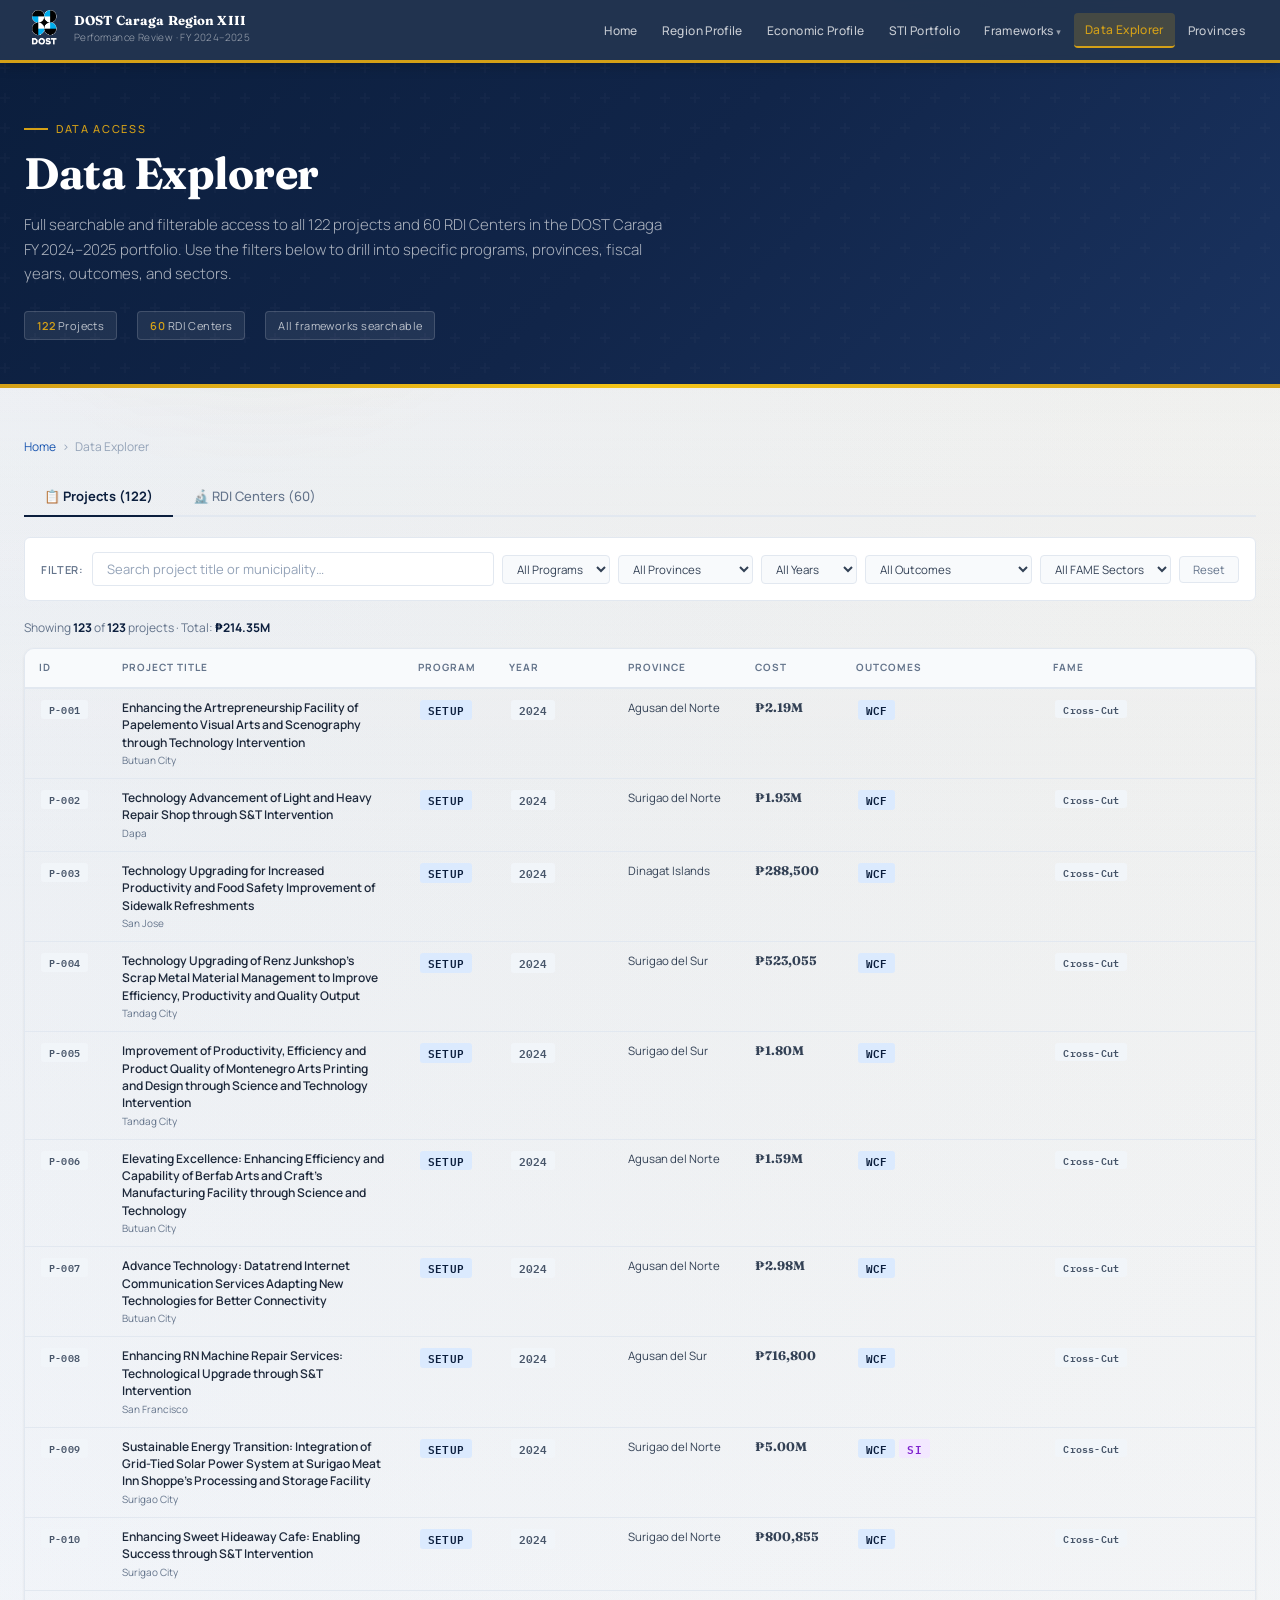
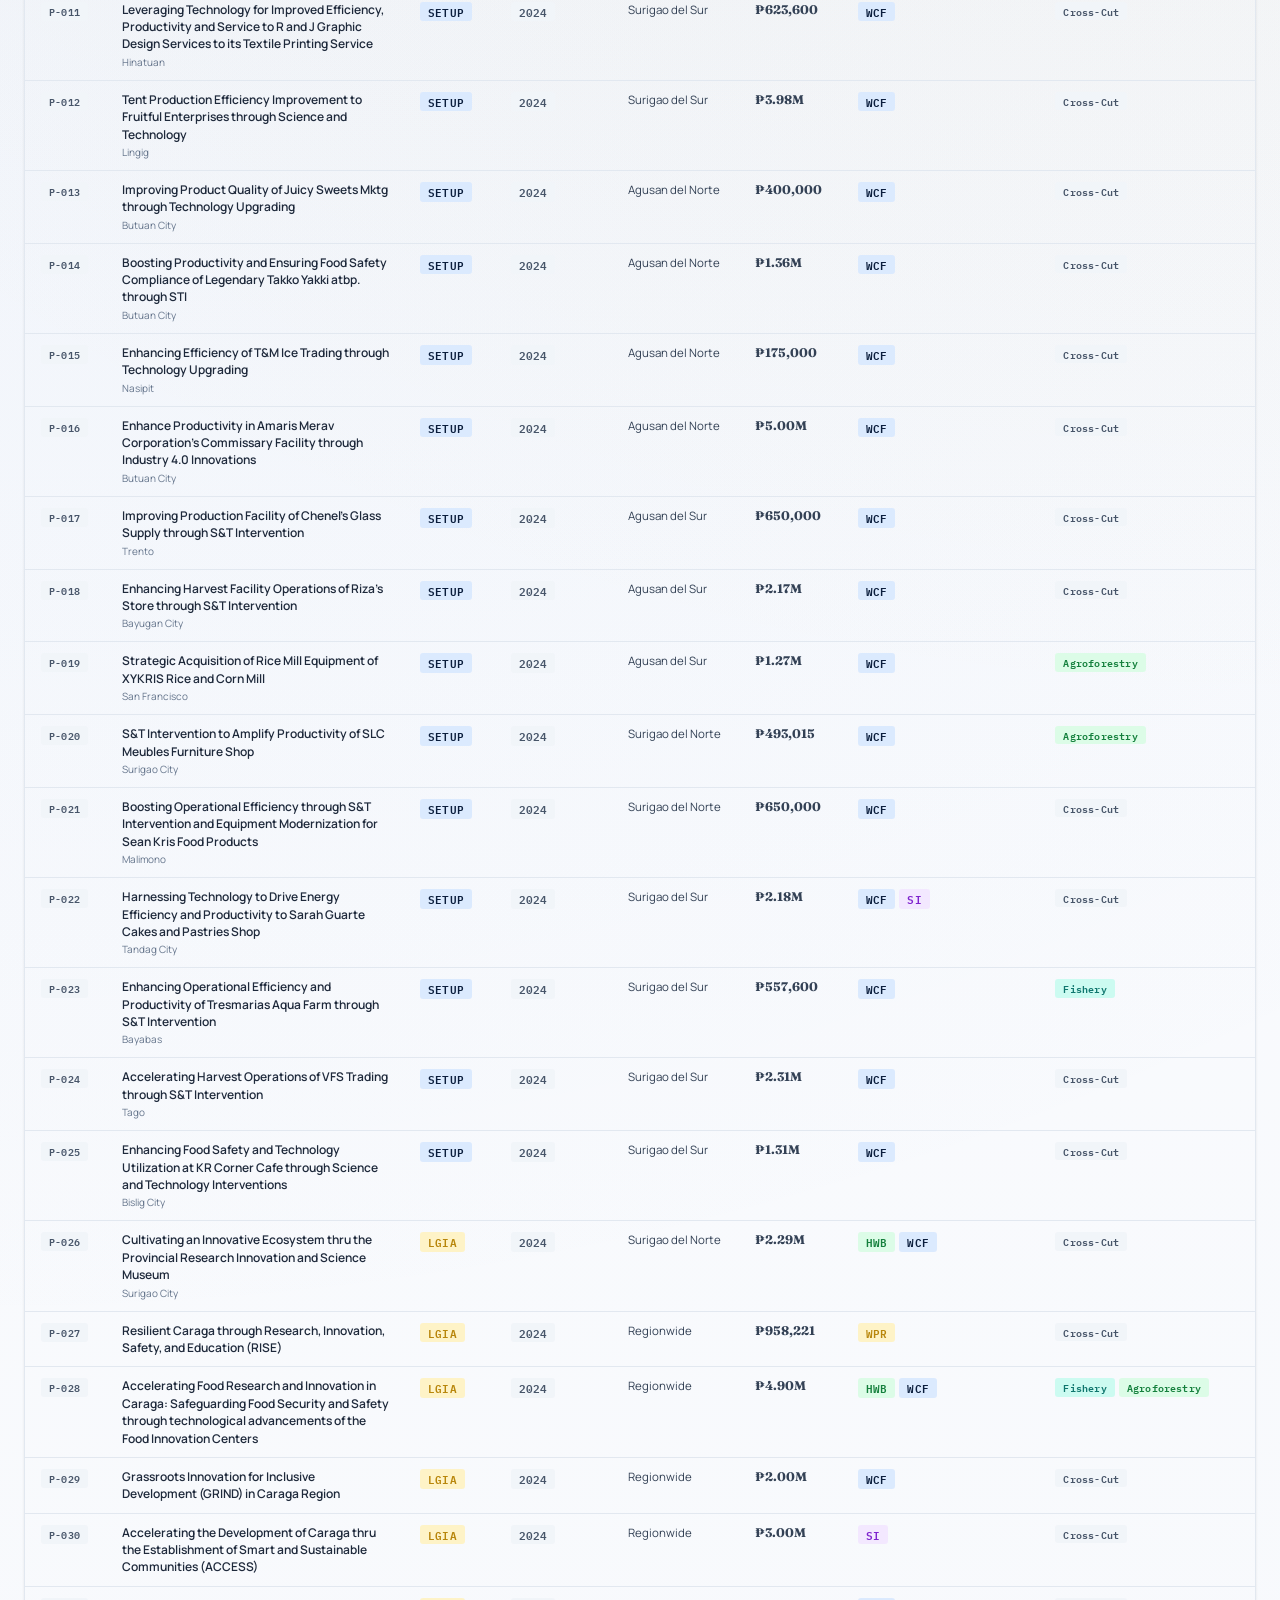
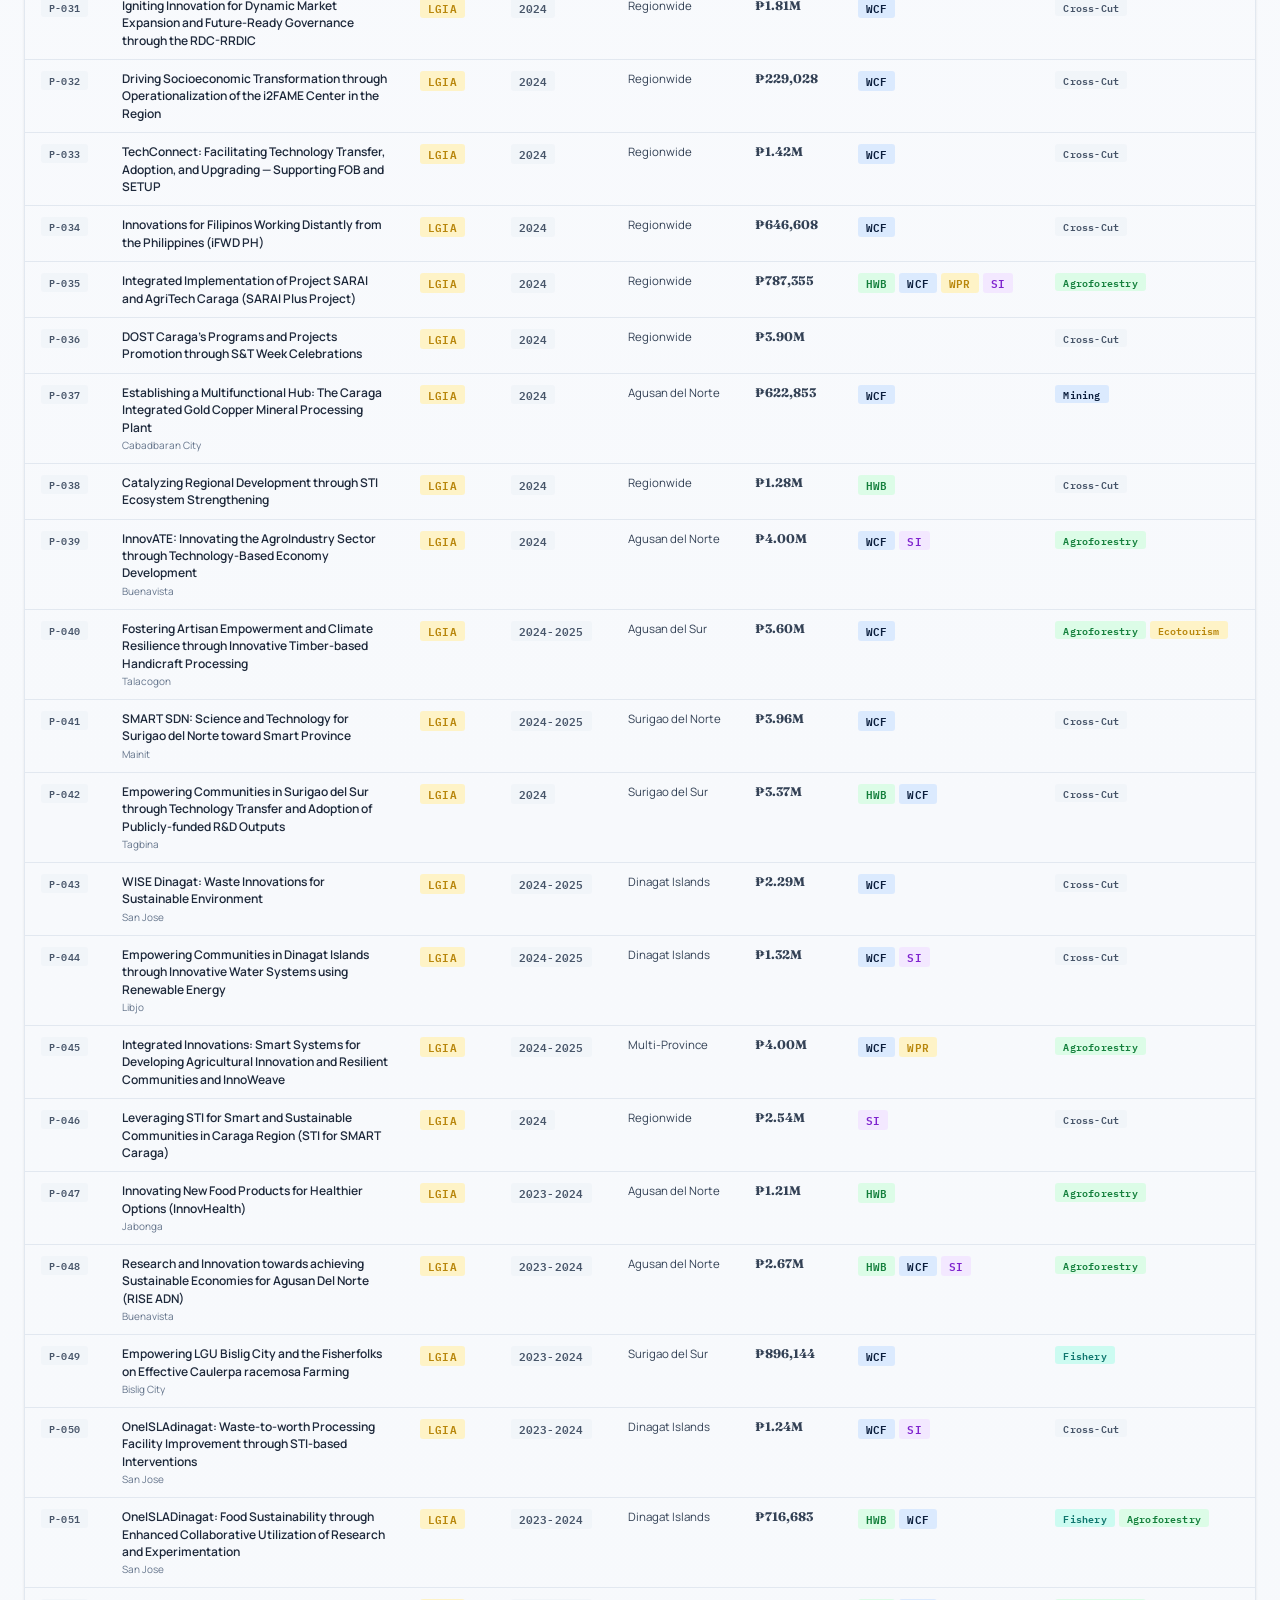
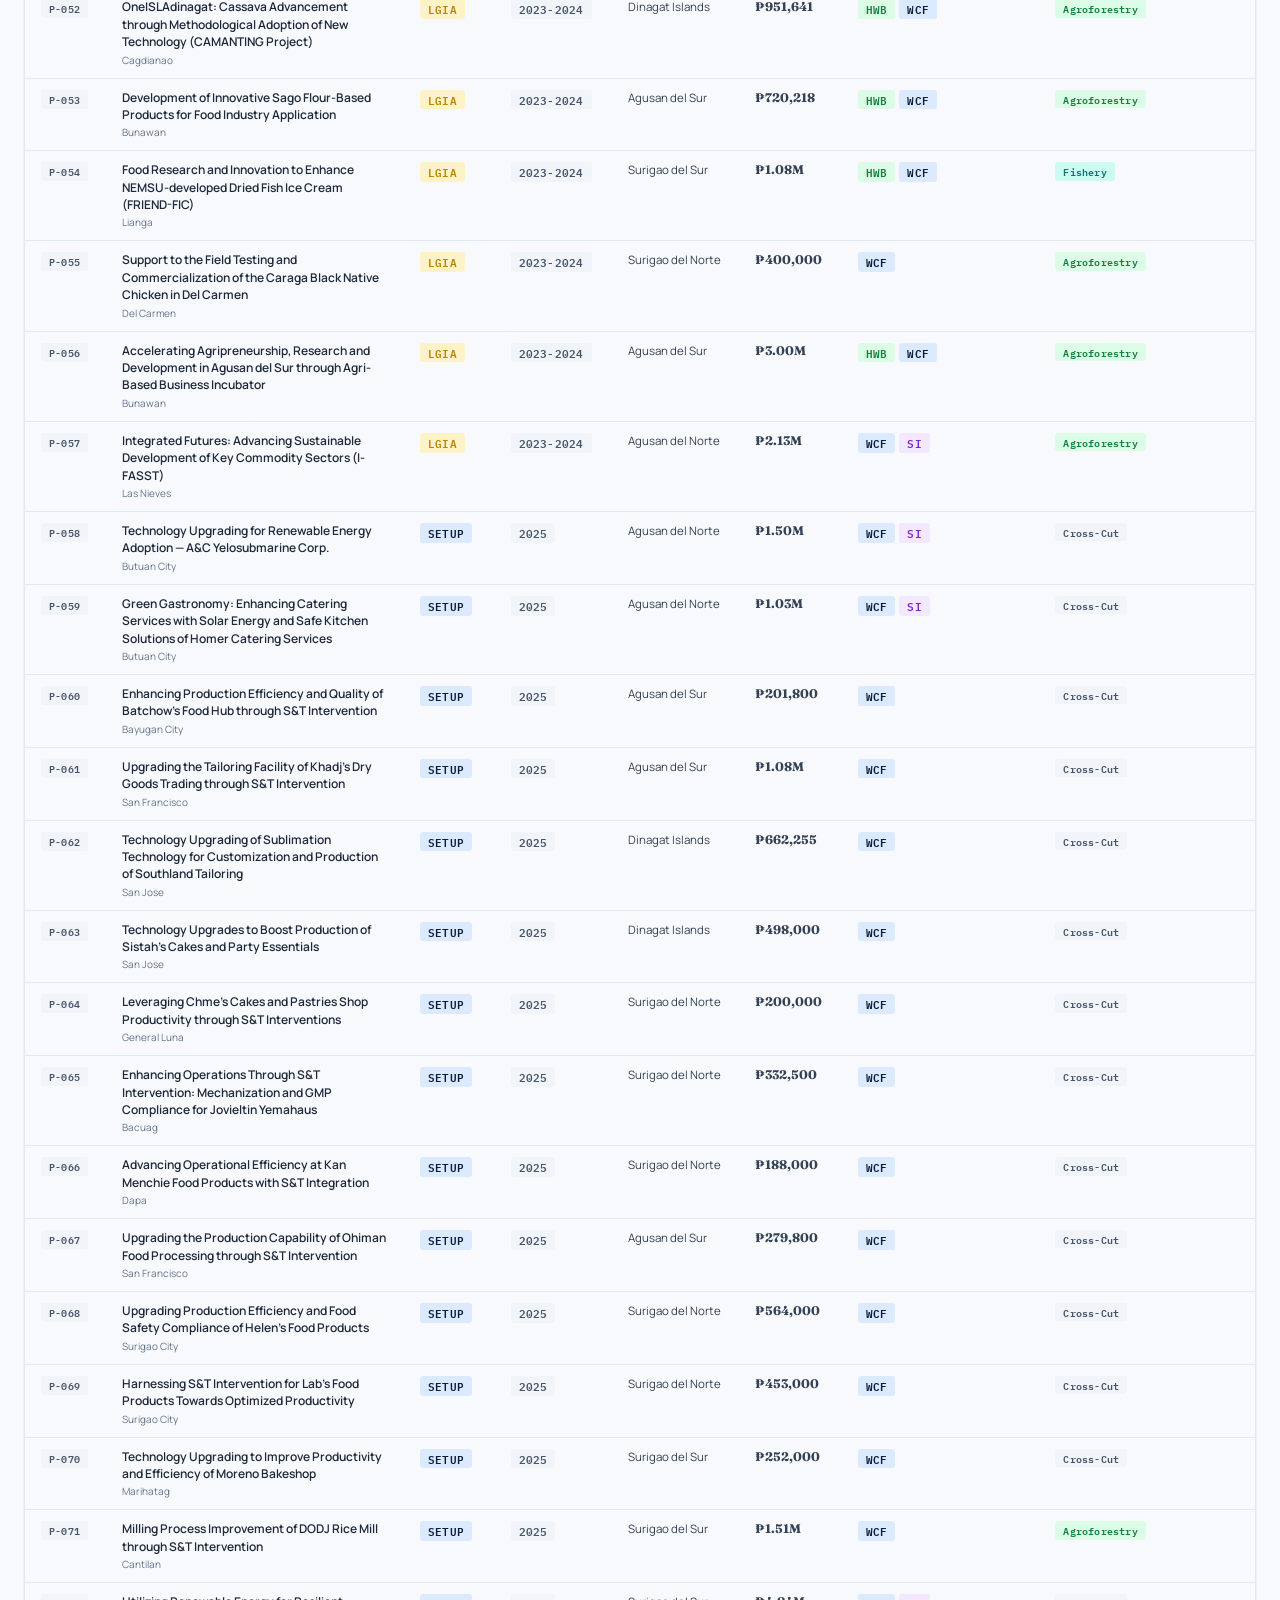
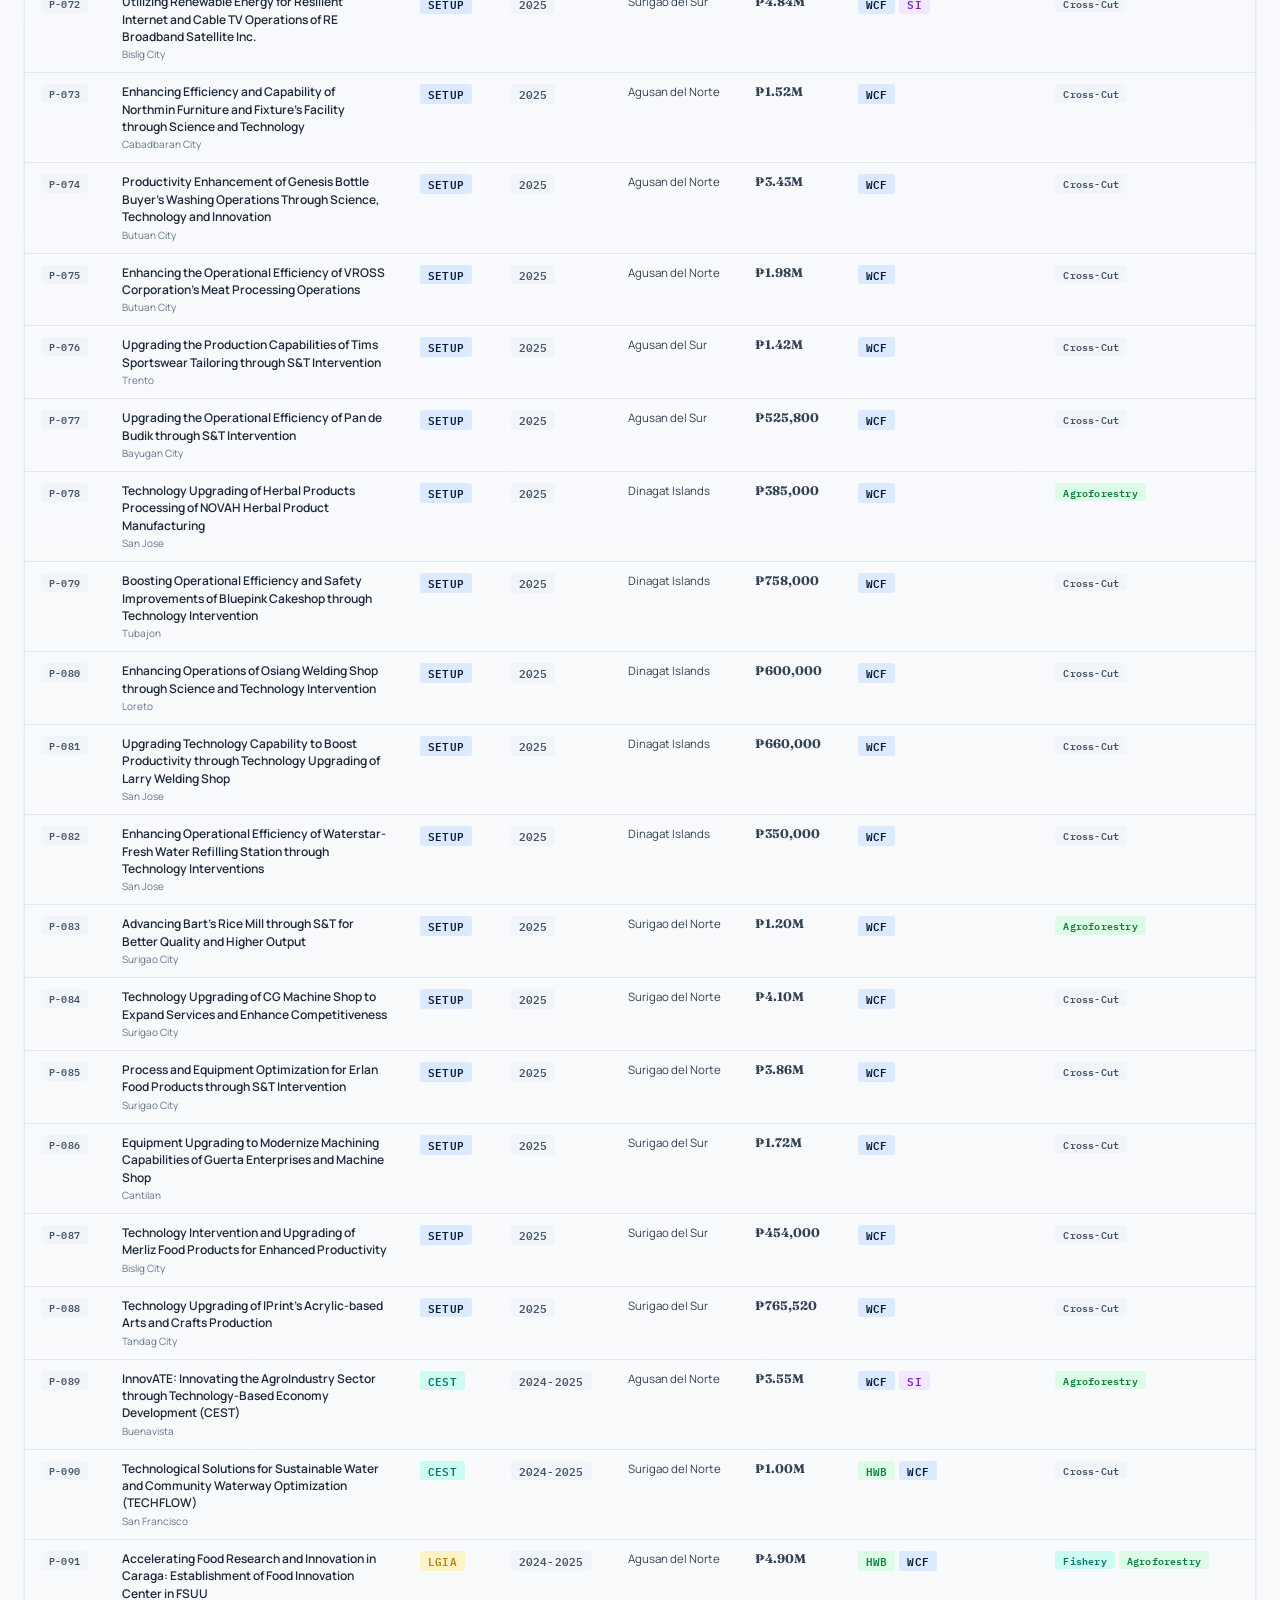
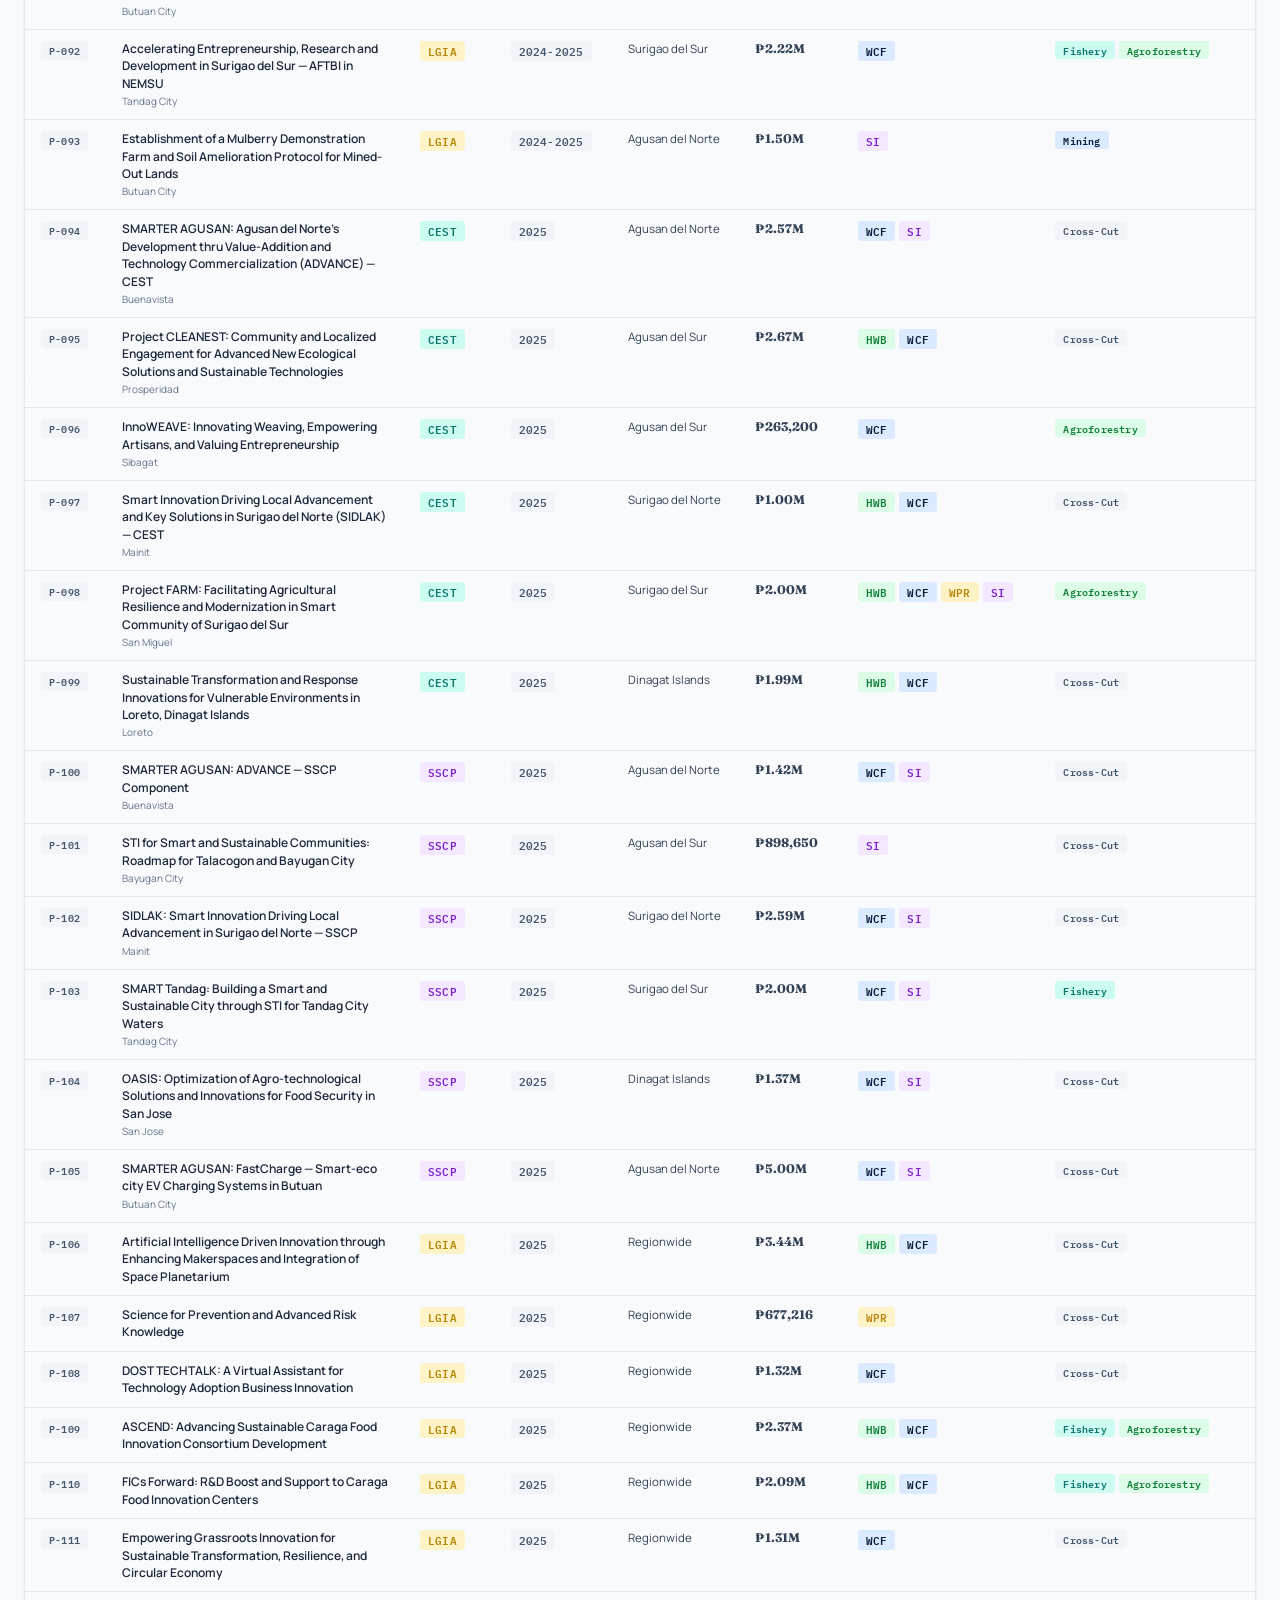
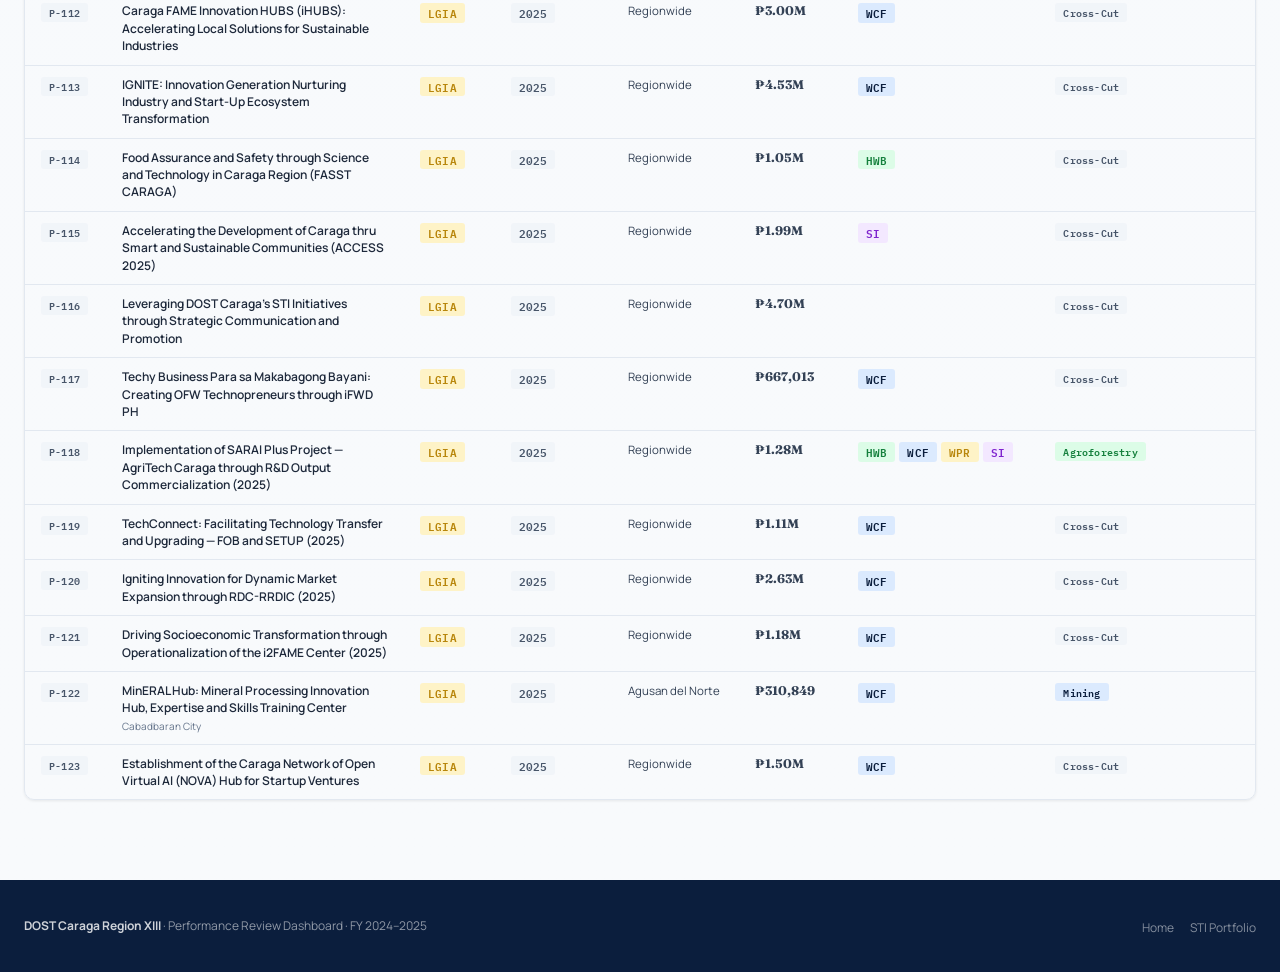
==== data-explorer.html @ 563682a4 "Add files via upload" ====
<!DOCTYPE html>
<html lang="en">
<head>
<meta charset="UTF-8"><meta name="viewport" content="width=device-width, initial-scale=1.0">
<title>Data Explorer — DOST Caraga Performance Review</title>
<link rel="icon" href="images/DOST Logo.png" type="image/png">
<link rel="stylesheet" href="css/style.css">
<style>
.tab-bar { display:flex; gap:0; border-bottom:2px solid var(--border); margin-bottom:20px; }
.tab-btn { padding:10px 20px; border:none; background:none; color:var(--text3); cursor:pointer; font-size:13px; font-family:var(--font-body); font-weight:500; border-bottom:2px solid transparent; margin-bottom:-2px; transition:all 0.15s; }
.tab-btn.active { color:var(--navy); border-bottom-color:var(--navy); font-weight:700; }
.tab-content { display:none; }
.tab-content.active { display:block; }
.result-count { font-size:12px; color:var(--text3); margin-bottom:10px; }
.result-count strong { color:var(--navy); }
#projectsTable td { max-width:280px; }
#projectsTable .proj-name { font-size:12px; line-height:1.45; font-weight:600; color:var(--text); }
#rdiTable td { max-width:320px; }
</style>
</head>
<body>
<nav class="site-nav">
  <div class="nav-inner">
    <a href="index.html" class="nav-brand"><img src="images/DOST Logo.png" alt="DOST Caraga Logo" class="nav-brand-logo"><div><div class="nav-brand-text">DOST Caraga Region XIII</div><div class="nav-brand-sub">Performance Review · FY 2024–2025</div></div></a>
    <ul class="nav-links">
      <li><a href="index.html">Home</a></li><li><a href="region-profile.html">Region Profile</a></li>
      <li><a href="economic-profile.html">Economic Profile</a></li><li><a href="sti-portfolio.html">STI Portfolio</a></li>
      <li class="nav-dropdown"><a href="#">Frameworks</a>
        <div class="nav-dropdown-menu">
          <a href="framework-fourpillar.html">Four Pillar Outcomes</a><a href="framework-horizon.html">3-Horizon Strategic Framework</a>
          <a href="framework-pbbm.html">PBBM 8-Point Agenda</a><a href="framework-sdg.html">SDG Alignment</a>
          <a href="framework-fame.html">FAME Sectors</a><a href="framework-strategies.html">DOST Strategies</a>
        </div>
      </li>
      <li><a href="data-explorer.html" class="active">Data Explorer</a></li><li><a href="provinces.html">Provinces</a></li>
    </ul>
  </div>
</nav>

<div class="page-hero">
  <div class="page-hero-inner">
    <div class="hero-eyebrow">Data Access</div>
    <h1>Data Explorer</h1>
    <p>Full searchable and filterable access to all 122 projects and 60 RDI Centers in the DOST Caraga FY 2024–2025 portfolio. Use the filters below to drill into specific programs, provinces, fiscal years, outcomes, and sectors.</p>
    <div class="hero-meta">
      <span class="hero-badge"><strong>122</strong> Projects</span>
      <span class="hero-badge"><strong>60</strong> RDI Centers</span>
      <span class="hero-badge">All frameworks searchable</span>
    </div>
  </div>
</div>

<div class="content-wrap">
  <div class="breadcrumb"><a href="index.html">Home</a><span>›</span><span>Data Explorer</span></div>

  <div class="tab-bar">
    <button class="tab-btn active" onclick="switchTab('projects',this)">📋 Projects (122)</button>
    <button class="tab-btn" onclick="switchTab('rdi',this)">🔬 RDI Centers (60)</button>
  </div>

  <!-- PROJECTS TAB -->
  <div class="tab-content active" id="tab-projects">
    <div class="filter-bar">
      <span class="filter-label">Filter:</span>
      <input type="text" class="search-input" id="projSearch" placeholder="Search project title or municipality…" oninput="filterProjects()">
      <select class="filter-select" id="progFilter" onchange="filterProjects()">
        <option value="">All Programs</option>
        <option value="SETUP">SETUP</option>
        <option value="LGIA">LGIA</option>
        <option value="CEST">CEST</option>
        <option value="SSCP">SSCP</option>
      </select>
      <select class="filter-select" id="provFilter" onchange="filterProjects()">
        <option value="">All Provinces</option>
        <option value="Agusan del Norte">Agusan del Norte</option>
        <option value="Agusan del Sur">Agusan del Sur</option>
        <option value="Surigao del Norte">Surigao del Norte</option>
        <option value="Surigao del Sur">Surigao del Sur</option>
        <option value="Dinagat Islands">Dinagat Islands</option>
        <option value="Regionwide">Regionwide</option>
      </select>
      <select class="filter-select" id="yearFilter" onchange="filterProjects()">
        <option value="">All Years</option>
        <option value="2024">FY 2024</option>
        <option value="2025">FY 2025</option>
        <option value="multi">Multi-Year</option>
      </select>
      <select class="filter-select" id="outcomeFilter" onchange="filterProjects()">
        <option value="">All Outcomes</option>
        <option value="O1-HWBP">O1 — Human Well-being</option>
        <option value="O2-WCF">O2 — Wealth Creation</option>
        <option value="O3-WPR">O3 — Wealth Protection</option>
        <option value="O4-SI">O4 — Sustainability</option>
      </select>
      <select class="filter-select" id="fameFilter" onchange="filterProjects()">
        <option value="">All FAME Sectors</option>
        <option value="Fishery">Fishery</option>
        <option value="Agroforestry">Agroforestry</option>
        <option value="Mining">Mining</option>
        <option value="Ecotourism">Ecotourism</option>
        <option value="Cross-Cutting">Cross-Cutting</option>
      </select>
      <button class="filter-btn" onclick="resetProjects()">Reset</button>
    </div>

    <div class="result-count" id="projCount"></div>

    <div class="table-wrap">
      <table class="data-table">
        <thead>
          <tr>
            <th>ID</th>
            <th>Project Title</th>
            <th>Program</th>
            <th>Year</th>
            <th>Province</th>
            <th>Cost</th>
            <th>Outcomes</th>
            <th>FAME</th>
          </tr>
        </thead>
        <tbody id="projectsTable"></tbody>
      </table>
    </div>
  </div>

  <!-- RDI TAB -->
  <div class="tab-content" id="tab-rdi">
    <div class="filter-bar">
      <span class="filter-label">Filter:</span>
      <input type="text" class="search-input" id="rdiSearch" placeholder="Search center name or host institution…" oninput="filterRDI()">
      <select class="filter-select" id="rdiProvFilter" onchange="filterRDI()">
        <option value="">All Provinces</option>
        <option value="Agusan del Norte">Agusan del Norte</option>
        <option value="Agusan del Sur">Agusan del Sur</option>
        <option value="Surigao del Norte">Surigao del Norte</option>
        <option value="Surigao del Sur">Surigao del Sur</option>
        <option value="Dinagat Islands">Dinagat Islands</option>
      </select>
      <select class="filter-select" id="rdiHostFilter" onchange="filterRDI()">
        <option value="">All Host Institutions</option>
        <option value="Caraga State University">Caraga State University</option>
        <option value="Surigao del Norte State University">SNSU</option>
        <option value="North Eastern Mindanao State University">NEMSU</option>
        <option value="Agusan del Sur State University">ADSSU</option>
        <option value="DOST Caraga">DOST Caraga</option>
      </select>
      <select class="filter-select" id="rdiFameFilter" onchange="filterRDI()">
        <option value="">All FAME Sectors</option>
        <option value="Fishery">Fishery</option>
        <option value="Agroforestry">Agroforestry</option>
        <option value="Mining">Mining</option>
        <option value="Ecotourism">Ecotourism</option>
        <option value="Cross-Cutting">Cross-Cutting</option>
      </select>
      <button class="filter-btn" onclick="resetRDI()">Reset</button>
    </div>

    <div class="result-count" id="rdiCount"></div>

    <div class="table-wrap">
      <table class="data-table">
        <thead>
          <tr>
            <th>ID</th>
            <th>Center Name</th>
            <th>Host Institution</th>
            <th>Province</th>
            <th>FAME Sectors</th>
            <th>SDGs</th>
          </tr>
        </thead>
        <tbody id="rdiTable"></tbody>
      </table>
    </div>
  </div>
</div>

<footer class="site-footer">
  <div class="footer-inner">
    <div class="footer-left"><strong>DOST Caraga Region XIII</strong> · Performance Review Dashboard · FY 2024–2025</div>
    <ul class="footer-links"><li><a href="index.html">Home</a></li><li><a href="sti-portfolio.html">STI Portfolio</a></li></ul>
  </div>
</footer>

<script src="js/data.js"></script>
<script src="js/site.js"></script>
<script>
function switchTab(id, btn) {
  document.querySelectorAll('.tab-content').forEach(t=>t.classList.remove('active'));
  document.querySelectorAll('.tab-btn').forEach(b=>b.classList.remove('active'));
  document.getElementById('tab-'+id).classList.add('active');
  btn.classList.add('active');
}

const progBadge = {SETUP:'navy',LGIA:'gold',CEST:'teal',SSCP:'purple'};
const outcomeBadge = {'O1-HWBP':'green','O2-WCF':'navy','O3-WPR':'gold','O4-SI':'purple'};
const outcomeShort = {'O1-HWBP':'HWB','O2-WCF':'WCF','O3-WPR':'WPR','O4-SI':'SI'};
const fameBadge = {Fishery:'teal',Agroforestry:'green',Mining:'navy',Ecotourism:'gold','Cross-Cutting':'grey'};

function renderProjects(list) {
  const tb = document.getElementById('projectsTable');
  tb.innerHTML = list.map(p => `<tr>
    <td><span class="tag tag-grey font-mono" style="font-size:10px">${p.id}</span></td>
    <td><div class="proj-name">${p.name}</div>${p.city?`<div style="font-size:10px;color:var(--text3);margin-top:2px">${p.city}</div>`:''}</td>
    <td><span class="tag tag-${progBadge[p.prog]||'grey'}">${p.prog}</span></td>
    <td><span class="tag tag-grey">${p.year}</span></td>
    <td style="font-size:11.5px;white-space:nowrap">${p.prov}</td>
    <td style="font-weight:700;white-space:nowrap;font-family:var(--font-display)">${fmt(p.cost)}</td>
    <td>${p.outcomes.map(o=>`<span class="tag tag-${outcomeBadge[o]||'grey'}" title="${OUTCOME_LABELS[o]}">${outcomeShort[o]||o}</span>`).join('')}</td>
    <td>${p.fame.map(f=>`<span class="tag tag-${fameBadge[f]||'grey'}" style="font-size:9.5px">${f==='Cross-Cutting'?'Cross-Cut':f}</span>`).join('')}</td>
  </tr>`).join('');
  document.getElementById('projCount').innerHTML = `Showing <strong>${list.length}</strong> of <strong>${PROJECTS.length}</strong> projects · Total: <strong>${fmt(list.reduce((a,p)=>a+p.cost,0))}</strong>`;
}

function filterProjects() {
  const q = document.getElementById('projSearch').value.toLowerCase();
  const prog = document.getElementById('progFilter').value;
  const prov = document.getElementById('provFilter').value;
  const yr = document.getElementById('yearFilter').value;
  const oc = document.getElementById('outcomeFilter').value;
  const fm = document.getElementById('fameFilter').value;
  const r = PROJECTS.filter(p => {
    if(q && !p.name.toLowerCase().includes(q) && !p.city.toLowerCase().includes(q)) return false;
    if(prog && p.prog!==prog) return false;
    if(prov && p.prov!==prov) return false;
    if(yr) {
      if(yr==='multi' && p.year===p.year.slice(0,4)) return false;
      if(yr!=='multi' && !p.year.includes(yr)) return false;
    }
    if(oc && !p.outcomes.includes(oc)) return false;
    if(fm && !p.fame.includes(fm)) return false;
    return true;
  });
  renderProjects(r);
}

function resetProjects() {
  document.getElementById('projSearch').value='';
  ['progFilter','provFilter','yearFilter','outcomeFilter','fameFilter'].forEach(id=>document.getElementById(id).value='');
  renderProjects(PROJECTS);
}

function renderRDI(list) {
  const tb = document.getElementById('rdiTable');
  tb.innerHTML = list.map(r => `<tr>
    <td><span class="tag tag-grey font-mono" style="font-size:10px">${r.id}</span></td>
    <td><div style="font-size:12px;font-weight:600;color:var(--text);line-height:1.4">${r.name}</div></td>
    <td style="font-size:11.5px;color:var(--text2)">${r.host}</td>
    <td style="font-size:11.5px;white-space:nowrap">${r.prov}</td>
    <td>${r.fame.map(f=>`<span class="tag tag-${fameBadge[f]||'grey'}" style="font-size:9.5px">${f==='Cross-Cutting'?'Cross-Cut':f}</span>`).join('')}</td>
    <td>${r.sdg.map(s=>`<span class="tag tag-teal" style="font-size:9px">${s.replace('SDG-0','SDG ').replace('SDG-','SDG ')}</span>`).join('')}</td>
  </tr>`).join('');
  document.getElementById('rdiCount').innerHTML = `Showing <strong>${list.length}</strong> of <strong>${RDI.length}</strong> RDI centers`;
}

function filterRDI() {
  const q = document.getElementById('rdiSearch').value.toLowerCase();
  const pv = document.getElementById('rdiProvFilter').value;
  const ht = document.getElementById('rdiHostFilter').value;
  const fm = document.getElementById('rdiFameFilter').value;
  const r = RDI.filter(c => {
    if(q && !c.name.toLowerCase().includes(q) && !c.host.toLowerCase().includes(q)) return false;
    if(pv && c.prov!==pv) return false;
    if(ht && c.host!==ht) return false;
    if(fm && !c.fame.includes(fm)) return false;
    return true;
  });
  renderRDI(r);
}

function resetRDI() {
  document.getElementById('rdiSearch').value='';
  ['rdiProvFilter','rdiHostFilter','rdiFameFilter'].forEach(id=>document.getElementById(id).value='');
  renderRDI(RDI);
}

renderProjects(PROJECTS);
renderRDI(RDI);
</script>
</body>
</html>
---- css/style.css ----
/* ═══════════════════════════════════════════════════════
   DOST CARAGA REGION — PERFORMANCE REVIEW WEBSITE
   Shared Stylesheet
   ═══════════════════════════════════════════════════════ */

@import url('https://fonts.googleapis.com/css2?family=Fraunces:opsz,wght@9..144,600;9..144,700;9..144,800&family=IBM+Plex+Mono:wght@400;500&family=Manrope:wght@400;500;600;700;800&display=swap');

/* ── RESET & BASE ── */
*, *::before, *::after { margin: 0; padding: 0; box-sizing: border-box; }

:root {
  --navy:       #0b1e3d;
  --navy2:      #112549;
  --navy3:      #1a3360;
  --blue:       #1a56b0;
  --blue2:      #2563eb;
  --blue-light: #dbeafe;
  --gold:       #b8860b;
  --gold2:      #d4a017;
  --gold-light: #fef3c7;
  --teal:       #0f766e;
  --teal-light: #ccfbf1;
  --red:        #b91c1c;
  --red-light:  #fee2e2;
  --green:      #15803d;
  --green-light:#dcfce7;
  --purple:     #7e22ce;
  --purple-light:#f3e8ff;
  --slate:      #475569;
  --slate2:     #64748b;
  --slate3:     #94a3b8;
  --border:     #e2e8f0;
  --bg:         #f8fafc;
  --white:      #ffffff;
  --text:       #1e293b;
  --text2:      #334155;
  --text3:      #64748b;

  --font-display: 'Fraunces', Georgia, serif;
  --font-body:    'Manrope', system-ui, sans-serif;
  --font-mono:    'IBM Plex Mono', monospace;

  --shadow-sm:  0 1px 3px rgba(0,0,0,0.08);
  --shadow:     0 4px 12px rgba(0,0,0,0.1);
  --shadow-lg:  0 8px 30px rgba(0,0,0,0.12);
  --radius:     6px;
  --radius-lg:  10px;
}

html { scroll-behavior: smooth; }
html.js-enabled { scroll-behavior: smooth; }

body {
  font-family: var(--font-body);
  font-size: 16px;
  line-height: 1.75;
  color: var(--text);
  background:
    radial-gradient(circle at top left, rgba(26, 86, 176, 0.08), transparent 28%),
    radial-gradient(circle at right top, rgba(212, 160, 23, 0.08), transparent 22%),
    linear-gradient(180deg, #fbfcff 0%, #f7f9fc 38%, #f8fafc 100%);
  position: relative;
  -webkit-font-smoothing: antialiased;
}

body::before {
  content: '';
  position: fixed;
  inset: 0;
  pointer-events: none;
  background-image:
    linear-gradient(rgba(255, 255, 255, 0.38), rgba(255, 255, 255, 0)),
    radial-gradient(circle at 20% 20%, rgba(212, 160, 23, 0.08), transparent 24%),
    radial-gradient(circle at 80% 0%, rgba(26, 86, 176, 0.08), transparent 20%);
  opacity: 0.7;
  z-index: -1;
}

::selection {
  background: rgba(26, 86, 176, 0.16);
  color: var(--navy);
}

/* ── NAVIGATION ── */
.site-nav {
  background: rgba(11, 30, 61, 0.9);
  backdrop-filter: blur(16px);
  position: sticky;
  top: 0;
  z-index: 200;
  border-bottom: 3px solid var(--gold2);
  box-shadow: 0 2px 12px rgba(0,0,0,0.25);
}

.nav-inner {
  max-width: 1300px;
  margin: 0 auto;
  padding: 0 24px;
  display: flex;
  align-items: center;
  justify-content: space-between;
  height: 60px;
}

.nav-brand {
  display: flex;
  align-items: center;
  gap: 10px;
  text-decoration: none;
  flex-shrink: 0;
}

.nav-brand-mark {
  width: 36px;
  height: 36px;
  background: linear-gradient(135deg, var(--gold2), #f5c518);
  border-radius: 6px;
  display: flex;
  align-items: center;
  justify-content: center;
  font-family: var(--font-display);
  font-weight: 800;
  font-size: 14px;
  color: var(--navy);
  flex-shrink: 0;
  letter-spacing: -0.5px;
}

.nav-brand-logo {
  width: 40px;
  height: 40px;
  object-fit: contain;
  flex-shrink: 0;
}

.nav-brand-text {
  font-family: var(--font-display);
  font-size: 13px;
  font-weight: 700;
  color: #fff;
  line-height: 1.2;
  letter-spacing: 0.01em;
}

.nav-brand-sub {
  font-size: 10px;
  color: rgba(255,255,255,0.55);
  font-family: var(--font-body);
  font-weight: 300;
  letter-spacing: 0.04em;
}

.nav-links {
  display: flex;
  align-items: center;
  gap: 2px;
  list-style: none;
}

.nav-links a {
  display: block;
  padding: 6px 11px;
  color: rgba(255,255,255,0.75);
  text-decoration: none;
  font-size: 12px;
  font-family: var(--font-body);
  font-weight: 500;
  letter-spacing: 0.03em;
  border-radius: 4px;
  transition: transform 0.18s ease, background-color 0.18s ease, color 0.18s ease;
  white-space: nowrap;
}

.nav-links a:hover {
  background: rgba(255,255,255,0.1);
  color: #fff;
  transform: translateY(-1px);
}

.nav-links a.active {
  background: rgba(212,160,23,0.2);
  color: var(--gold2);
  border-bottom: 2px solid var(--gold2);
}

.nav-dropdown { position: relative; }

.nav-dropdown > a::after {
  content: ' ▾';
  font-size: 9px;
  opacity: 0.7;
}

.nav-dropdown-menu {
  display: none;
  position: absolute;
  top: calc(100% + 8px);
  left: 0;
  background: var(--white);
  border: 1px solid var(--border);
  border-radius: var(--radius-lg);
  box-shadow: var(--shadow-lg);
  min-width: 240px;
  padding: 8px 0;
  z-index: 300;
}

.nav-dropdown:hover .nav-dropdown-menu { display: block; }

.nav-dropdown-menu a {
  display: block;
  padding: 8px 16px;
  color: var(--text2) !important;
  font-size: 12px;
  border-radius: 0;
  background: transparent !important;
  border-bottom: none !important;
}
.nav-dropdown-menu a:hover { background: var(--bg) !important; color: var(--blue) !important; }

.nav-hamburger { display: none; background: none; border: none; cursor: pointer; padding: 4px; }
.nav-hamburger span { display: block; width: 22px; height: 2px; background: #fff; margin: 4px 0; border-radius: 2px; }

/* ── PAGE HERO ── */
.page-hero {
  background: linear-gradient(135deg, var(--navy) 0%, var(--navy2) 50%, var(--navy3) 100%);
  padding: 56px 24px 48px;
  position: relative;
  overflow: hidden;
}

.page-hero::before {
  content: '';
  position: absolute;
  top: 0; right: 0; bottom: 0; left: 0;
  background: url("data:image/svg+xml,%3Csvg width='60' height='60' viewBox='0 0 60 60' xmlns='http://www.w3.org/2000/svg'%3E%3Cg fill='none' fill-rule='evenodd'%3E%3Cg fill='%23ffffff' fill-opacity='0.02'%3E%3Cpath d='M36 34v-4h-2v4h-4v2h4v4h2v-4h4v-2h-4zm0-30V0h-2v4h-4v2h4v4h2V6h4V4h-4zM6 34v-4H4v4H0v2h4v4h2v-4h4v-2H6zM6 4V0H4v4H0v2h4v4h2V6h4V4H6z'/%3E%3C/g%3E%3C/g%3E%3C/svg%3E");
  opacity: 1;
}

.page-hero::after {
  content: '';
  position: absolute;
  bottom: 0; left: 0; right: 0;
  height: 4px;
  background: linear-gradient(90deg, var(--gold2), #f5c518, var(--gold2));
}

.page-hero-inner {
  max-width: 1300px;
  margin: 0 auto;
  position: relative;
}

.hero-eyebrow {
  font-size: 11px;
  font-weight: 500;
  letter-spacing: 0.15em;
  text-transform: uppercase;
  color: var(--gold2);
  font-family: var(--font-body);
  margin-bottom: 10px;
  display: flex;
  align-items: center;
  gap: 8px;
}

.hero-eyebrow::before {
  content: '';
  display: inline-block;
  width: 24px;
  height: 2px;
  background: var(--gold2);
}

.page-hero h1 {
  font-family: var(--font-display);
  font-size: clamp(28px, 4vw, 44px);
  font-weight: 700;
  color: #ffffff;
  line-height: 1.15;
  margin-bottom: 14px;
  letter-spacing: -0.5px;
}

.page-hero p {
  font-size: 15px;
  color: rgba(255,255,255,0.65);
  max-width: 640px;
  font-weight: 300;
  line-height: 1.65;
}

.hero-meta {
  display: flex;
  gap: 20px;
  margin-top: 24px;
  flex-wrap: wrap;
}

.hero-badge {
  background: rgba(255,255,255,0.08);
  border: 1px solid rgba(255,255,255,0.15);
  border-radius: 4px;
  padding: 4px 12px;
  font-size: 11px;
  color: rgba(255,255,255,0.7);
  font-family: var(--font-body);
  letter-spacing: 0.04em;
}

.hero-badge strong {
  color: var(--gold2);
  font-weight: 600;
}

/* ── MAIN CONTENT WRAPPER ── */
.content-wrap {
  max-width: 1300px;
  margin: 0 auto;
  padding: 48px 24px 80px;
}

.content-narrow {
  max-width: 900px;
}

/* ── SECTION TITLES ── */
.section-label {
  font-size: 10px;
  font-weight: 600;
  letter-spacing: 0.15em;
  text-transform: uppercase;
  color: var(--gold);
  font-family: var(--font-body);
  margin-bottom: 6px;
  display: flex;
  align-items: center;
  gap: 8px;
}

.section-label::before {
  content: '';
  display: inline-block;
  width: 16px;
  height: 2px;
  background: var(--gold);
}

.section-title {
  font-family: var(--font-display);
  font-size: clamp(20px, 3vw, 28px);
  font-weight: 700;
  color: var(--navy);
  line-height: 1.2;
  margin-bottom: 8px;
  letter-spacing: -0.3px;
}

.section-intro {
  font-size: 15px;
  color: var(--text3);
  max-width: 720px;
  margin-bottom: 32px;
  line-height: 1.7;
}

.section-divider {
  height: 1px;
  background: var(--border);
  margin: 48px 0;
}

/* ── STAT CARDS ── */
.stat-grid {
  display: grid;
  grid-template-columns: repeat(auto-fill, minmax(200px, 1fr));
  gap: 16px;
  margin-bottom: 40px;
}

.stat-card {
  background: var(--white);
  border: 1px solid var(--border);
  border-radius: var(--radius-lg);
  padding: 22px 20px;
  position: relative;
  overflow: hidden;
  box-shadow: var(--shadow-sm);
  transition: transform 0.22s ease, box-shadow 0.22s ease, border-color 0.22s ease;
}

.stat-card:hover {
  box-shadow: var(--shadow);
  transform: translateY(-3px);
  border-color: rgba(26, 86, 176, 0.18);
}

.stat-card::before {
  content: '';
  position: absolute;
  top: 0; left: 0; right: 0;
  height: 3px;
}

.stat-card.navy::before  { background: linear-gradient(90deg, var(--navy), var(--blue)); }
.stat-card.gold::before  { background: linear-gradient(90deg, var(--gold), var(--gold2)); }
.stat-card.teal::before  { background: linear-gradient(90deg, var(--teal), #0d9488); }
.stat-card.green::before { background: linear-gradient(90deg, var(--green), #16a34a); }
.stat-card.blue::before  { background: linear-gradient(90deg, var(--blue), var(--blue2)); }
.stat-card.red::before   { background: linear-gradient(90deg, var(--red), #dc2626); }
.stat-card.purple::before{ background: linear-gradient(90deg, var(--purple), #9333ea); }

.stat-value {
  font-family: var(--font-display);
  font-size: 32px;
  font-weight: 700;
  color: var(--navy);
  line-height: 1;
  margin-bottom: 4px;
  letter-spacing: -1px;
}

.stat-label {
  font-size: 12px;
  color: var(--text3);
  font-weight: 500;
  letter-spacing: 0.02em;
}

.stat-note {
  font-size: 11px;
  color: var(--slate3);
  margin-top: 6px;
  font-style: italic;
}

.stat-trend {
  font-size: 11px;
  font-weight: 600;
  margin-top: 5px;
  display: flex;
  align-items: center;
  gap: 3px;
}

.stat-trend.up   { color: var(--green); }
.stat-trend.down { color: var(--red); }
.stat-trend.neutral { color: var(--slate2); }

/* ── PANELS / CARDS ── */
.panel {
  background: var(--white);
  border: 1px solid var(--border);
  border-radius: var(--radius-lg);
  overflow: hidden;
  box-shadow: var(--shadow-sm);
  margin-bottom: 24px;
  transition: transform 0.22s ease, box-shadow 0.22s ease, border-color 0.22s ease;
}

.panel:hover {
  transform: translateY(-3px);
  box-shadow: var(--shadow);
  border-color: rgba(26, 86, 176, 0.18);
}

.panel-header {
  padding: 16px 22px;
  border-bottom: 1px solid var(--border);
  display: flex;
  align-items: center;
  justify-content: space-between;
  background: #fdfdfe;
}

.panel-title {
  font-family: var(--font-display);
  font-size: 15px;
  font-weight: 700;
  color: var(--navy);
  letter-spacing: -0.2px;
}

.panel-subtitle {
  font-size: 11px;
  color: var(--text3);
  margin-top: 1px;
}

.panel-body {
  padding: 22px;
}

.panel-body.no-pad { padding: 0; }

/* ── GRID LAYOUTS ── */
.grid-2   { display: grid; grid-template-columns: 1fr 1fr; gap: 20px; }
.grid-3   { display: grid; grid-template-columns: 1fr 1fr 1fr; gap: 20px; }
.grid-4   { display: grid; grid-template-columns: repeat(4, 1fr); gap: 16px; }
.grid-2-1 { display: grid; grid-template-columns: 2fr 1fr; gap: 20px; }
.grid-1-2 { display: grid; grid-template-columns: 1fr 2fr; gap: 20px; }

/* ── DISCUSSION / ANALYSIS BLOCKS ── */
.analysis-block {
  background: var(--white);
  border: 1px solid var(--border);
  border-left: 4px solid var(--navy);
  border-radius: 0 var(--radius-lg) var(--radius-lg) 0;
  padding: 24px 28px;
  margin-bottom: 28px;
  box-shadow: var(--shadow-sm);
}

.analysis-block.gold   { border-left-color: var(--gold); }
.analysis-block.teal   { border-left-color: var(--teal); }
.analysis-block.green  { border-left-color: var(--green); }
.analysis-block.blue   { border-left-color: var(--blue); }
.analysis-block.red    { border-left-color: var(--red); }
.analysis-block.purple { border-left-color: var(--purple); }

.analysis-block h4 {
  font-family: var(--font-display);
  font-size: 15px;
  font-weight: 700;
  color: var(--navy);
  margin-bottom: 10px;
  letter-spacing: -0.2px;
}

.analysis-block p {
  font-size: 14px;
  color: var(--text2);
  line-height: 1.8;
  margin-bottom: 10px;
}

.analysis-block p:last-child { margin-bottom: 0; }

.analysis-block p strong { color: var(--navy); font-weight: 600; }

/* ── KEY FINDINGS BOX ── */
.findings-box {
  background: var(--navy);
  border-radius: var(--radius-lg);
  padding: 28px 32px;
  margin-bottom: 32px;
  color: rgba(255,255,255,0.85);
}

.findings-box h3 {
  font-family: var(--font-display);
  font-size: 16px;
  font-weight: 700;
  color: var(--gold2);
  margin-bottom: 16px;
  letter-spacing: -0.2px;
  border-bottom: 1px solid rgba(255,255,255,0.1);
  padding-bottom: 10px;
}

.findings-list {
  list-style: none;
}

.findings-list li {
  padding: 7px 0;
  font-size: 13.5px;
  line-height: 1.6;
  border-bottom: 1px solid rgba(255,255,255,0.06);
  display: flex;
  gap: 10px;
  align-items: flex-start;
}

.findings-list li:last-child { border-bottom: none; }

.findings-list li::before {
  content: '▸';
  color: var(--gold2);
  flex-shrink: 0;
  margin-top: 1px;
}

/* ── TABLES ── */
.data-table {
  width: 100%;
  border-collapse: collapse;
  font-size: 13px;
}

.data-table thead th {
  text-align: left;
  padding: 10px 14px;
  font-size: 10px;
  font-weight: 700;
  letter-spacing: 0.1em;
  text-transform: uppercase;
  color: var(--text3);
  background: var(--bg);
  border-bottom: 2px solid var(--border);
  white-space: nowrap;
}

.data-table tbody td {
  padding: 10px 14px;
  border-bottom: 1px solid var(--border);
  color: var(--text2);
  vertical-align: top;
  font-size: 12.5px;
  line-height: 1.5;
}

.data-table tbody tr:last-child td { border-bottom: none; }

.data-table tbody tr:hover td {
  background: var(--bg);
  color: var(--text);
}

.data-table tbody td:first-child {
  font-weight: 600;
  color: var(--text);
}

/* ── TAGS / PILLS ── */
.tag {
  display: inline-block;
  padding: 2px 8px;
  border-radius: 3px;
  font-size: 10.5px;
  font-weight: 600;
  margin: 1px 2px;
  white-space: nowrap;
  font-family: var(--font-mono);
  letter-spacing: 0.02em;
}

.tag-navy   { background: var(--blue-light); color: var(--navy); }
.tag-gold   { background: var(--gold-light); color: var(--gold); }
.tag-teal   { background: var(--teal-light); color: var(--teal); }
.tag-green  { background: var(--green-light); color: var(--green); }
.tag-red    { background: var(--red-light); color: var(--red); }
.tag-purple { background: var(--purple-light); color: var(--purple); }
.tag-grey   { background: #f1f5f9; color: var(--slate); }
.tag-blue   { background: var(--blue-light); color: var(--blue2); }

/* ── PROGRESS BARS ── */
.progress-row { margin-bottom: 16px; }

.progress-meta {
  display: flex;
  justify-content: space-between;
  margin-bottom: 5px;
  font-size: 12.5px;
}

.progress-meta span:first-child { color: var(--text2); }
.progress-meta span:last-child  { color: var(--text); font-weight: 600; font-family: var(--font-display); }

.progress-bar {
  height: 7px;
  background: var(--border);
  border-radius: 4px;
  overflow: hidden;
}

.progress-fill {
  height: 100%;
  border-radius: 4px;
}

/* ── CHART WRAPPERS ── */
.chart-wrap    { position: relative; height: 240px; }
.chart-wrap-sm { position: relative; height: 170px; }
.chart-wrap-lg { position: relative; height: 320px; }
.chart-wrap-xl { position: relative; height: 420px; }

/* ── CALLOUT BOXES ── */
.callout {
  border-radius: var(--radius);
  padding: 14px 18px;
  margin-bottom: 20px;
  font-size: 13.5px;
  line-height: 1.65;
  display: flex;
  gap: 12px;
  align-items: flex-start;
}

.callout-icon {
  font-size: 18px;
  flex-shrink: 0;
  margin-top: 1px;
}

.callout.info   { background: var(--blue-light);   border-left: 3px solid var(--blue2); }
.callout.warn   { background: var(--gold-light);   border-left: 3px solid var(--gold); }
.callout.good   { background: var(--green-light);  border-left: 3px solid var(--green); }
.callout.alert  { background: var(--red-light);    border-left: 3px solid var(--red); }

.callout .callout-body { color: var(--text2); }
.callout .callout-body strong { color: var(--text); }

/* ── FILTER BAR ── */
.filter-bar {
  display: flex;
  flex-wrap: wrap;
  gap: 8px;
  align-items: center;
  margin-bottom: 16px;
  padding: 14px 16px;
  background: var(--white);
  border: 1px solid var(--border);
  border-radius: var(--radius);
}

.filter-label {
  font-size: 11px;
  font-weight: 600;
  letter-spacing: 0.06em;
  text-transform: uppercase;
  color: var(--text3);
}

.filter-btn {
  padding: 5px 13px;
  border: 1px solid var(--border);
  background: var(--bg);
  color: var(--text3);
  border-radius: 4px;
  cursor: pointer;
  font-size: 11.5px;
  font-family: var(--font-body);
  transition: all 0.15s;
}

.filter-btn:hover { border-color: var(--navy); color: var(--navy); }

.filter-btn.active {
  background: var(--navy);
  border-color: var(--navy);
  color: #fff;
}

.filter-select {
  padding: 5px 10px;
  border: 1px solid var(--border);
  background: var(--bg);
  color: var(--text2);
  border-radius: 4px;
  cursor: pointer;
  font-size: 11.5px;
  font-family: var(--font-body);
  outline: none;
}

.filter-select:focus { border-color: var(--navy); }

.search-input {
  padding: 7px 14px;
  border: 1px solid var(--border);
  background: var(--white);
  color: var(--text);
  border-radius: 4px;
  font-size: 13px;
  font-family: var(--font-body);
  outline: none;
  flex: 1;
  min-width: 200px;
}

.search-input:focus { border-color: var(--navy); box-shadow: 0 0 0 3px rgba(11,30,61,0.08); }
.search-input::placeholder { color: var(--slate3); }

/* ── HORIZON BANDS ── */
.horizon-band {
  border-radius: var(--radius-lg);
  padding: 20px 22px;
  margin-bottom: 16px;
  border-left: 5px solid;
}

.horizon-band.h1 { background: var(--gold-light);  border-color: var(--gold); }
.horizon-band.h2 { background: var(--blue-light);  border-color: var(--blue2); }
.horizon-band.h3 { background: var(--purple-light); border-color: var(--purple); }

.horizon-band h4 {
  font-family: var(--font-display);
  font-size: 14px;
  font-weight: 700;
  margin-bottom: 8px;
}

.horizon-band.h1 h4 { color: var(--gold); }
.horizon-band.h2 h4 { color: var(--blue); }
.horizon-band.h3 h4 { color: var(--purple); }

/* ── KR LIST ── */
.kr-list { list-style: none; }

.kr-list li {
  font-size: 12.5px;
  color: var(--text2);
  padding: 6px 0;
  border-bottom: 1px solid rgba(0,0,0,0.06);
  display: flex;
  align-items: flex-start;
  gap: 10px;
  line-height: 1.5;
}

.kr-list li:last-child { border-bottom: none; }

.kr-num {
  flex-shrink: 0;
  font-size: 9px;
  font-weight: 700;
  padding: 3px 6px;
  border-radius: 3px;
  margin-top: 1px;
  font-family: var(--font-mono);
}

/* ── OUTCOME CARDS ── */
.outcome-card {
  background: var(--white);
  border: 1px solid var(--border);
  border-radius: var(--radius-lg);
  padding: 20px;
  box-shadow: var(--shadow-sm);
}

.outcome-card .outcome-num {
  font-family: var(--font-display);
  font-size: 36px;
  font-weight: 800;
  line-height: 1;
  margin-bottom: 6px;
}

.outcome-card h4 {
  font-family: var(--font-display);
  font-size: 14px;
  font-weight: 700;
  color: var(--navy);
  margin-bottom: 8px;
  line-height: 1.3;
}

.outcome-card p {
  font-size: 12px;
  color: var(--text3);
  line-height: 1.65;
}

/* ── PROVINCE CARD ── */
.province-card {
  background: var(--white);
  border: 1px solid var(--border);
  border-radius: var(--radius-lg);
  padding: 20px;
  box-shadow: var(--shadow-sm);
  transition: box-shadow 0.2s;
  border-top: 4px solid;
}

.province-card:hover { box-shadow: var(--shadow); }

.province-card h4 {
  font-family: var(--font-display);
  font-size: 15px;
  font-weight: 700;
  color: var(--navy);
  margin-bottom: 12px;
}

.province-row {
  display: flex;
  justify-content: space-between;
  font-size: 12px;
  padding: 4px 0;
  border-bottom: 1px solid var(--border);
}

.province-row:last-child { border-bottom: none; }
.province-row span:first-child { color: var(--text3); }
.province-row span:last-child  { color: var(--text); font-weight: 600; }

/* ── ECON METRIC ROW ── */
.econ-row {
  display: flex;
  align-items: flex-start;
  gap: 14px;
  padding: 14px 0;
  border-bottom: 1px solid var(--border);
}

.econ-row:last-child { border-bottom: none; }

.econ-icon {
  width: 40px;
  height: 40px;
  border-radius: 8px;
  display: flex;
  align-items: center;
  justify-content: center;
  font-size: 18px;
  flex-shrink: 0;
}

.econ-body { flex: 1; }

.econ-label { font-size: 12px; color: var(--text3); margin-bottom: 2px; }

.econ-value {
  font-family: var(--font-display);
  font-size: 17px;
  font-weight: 700;
  color: var(--navy);
}

.econ-note { font-size: 11.5px; color: var(--text3); margin-top: 2px; font-style: italic; }

/* ── SDG GRID ── */
.sdg-grid {
  display: grid;
  grid-template-columns: repeat(auto-fill, minmax(90px, 1fr));
  gap: 8px;
}

.sdg-item {
  background: var(--white);
  border: 1px solid var(--border);
  border-radius: var(--radius);
  padding: 10px 8px;
  text-align: center;
  font-size: 10px;
  color: var(--text2);
  border-top: 3px solid;
  box-shadow: var(--shadow-sm);
}

.sdg-num {
  font-family: var(--font-display);
  font-size: 18px;
  font-weight: 800;
  line-height: 1;
  margin-bottom: 4px;
}

.sdg-label { font-size: 9px; color: var(--text3); line-height: 1.3; }

.sdg-count {
  font-size: 10px;
  font-weight: 700;
  margin-top: 5px;
  color: var(--blue);
}

/* ── PBBM GRID ── */
.pbbm-grid {
  display: grid;
  grid-template-columns: repeat(4, 1fr);
  gap: 12px;
  margin-bottom: 28px;
}

.pbbm-card {
  background: var(--white);
  border: 1px solid var(--border);
  border-radius: var(--radius-lg);
  padding: 16px;
  text-align: center;
  box-shadow: var(--shadow-sm);
  transition: box-shadow 0.2s;
  border-top: 3px solid;
}

.pbbm-card:hover { box-shadow: var(--shadow); }

.pbbm-num {
  font-family: var(--font-display);
  font-size: 28px;
  font-weight: 800;
  line-height: 1;
  margin-bottom: 6px;
}

.pbbm-label {
  font-size: 11px;
  color: var(--text2);
  line-height: 1.4;
  font-weight: 500;
}

.pbbm-count {
  font-size: 10px;
  color: var(--blue);
  font-weight: 700;
  margin-top: 7px;
  font-family: var(--font-mono);
}

/* ── TABLE SCROLL WRAPPER ── */
.table-wrap {
  overflow-x: auto;
  border-radius: var(--radius-lg);
  border: 1px solid var(--border);
  box-shadow: var(--shadow-sm);
}

.table-wrap::-webkit-scrollbar { height: 5px; }
.table-wrap::-webkit-scrollbar-track { background: var(--bg); }
.table-wrap::-webkit-scrollbar-thumb { background: var(--border); border-radius: 3px; }

/* ── BREADCRUMB ── */
.breadcrumb {
  display: flex;
  align-items: center;
  gap: 6px;
  font-size: 12px;
  color: var(--text3);
  margin-bottom: 20px;
  flex-wrap: wrap;
}

.breadcrumb a { color: var(--blue); text-decoration: none; }
.breadcrumb a:hover { text-decoration: underline; }
.breadcrumb span { color: var(--slate3); }

/* ── FOOTER ── */
.site-footer {
  background: var(--navy);
  color: rgba(255,255,255,0.55);
  padding: 32px 24px;
  margin-top: 0;
}

.footer-inner {
  max-width: 1300px;
  margin: 0 auto;
  display: flex;
  justify-content: space-between;
  align-items: center;
  gap: 20px;
  flex-wrap: wrap;
}

.footer-left {
  font-size: 12px;
  line-height: 1.7;
}

.footer-left strong { color: rgba(255,255,255,0.8); }

.footer-links {
  display: flex;
  gap: 16px;
  list-style: none;
  flex-wrap: wrap;
}

.footer-links a {
  color: rgba(255,255,255,0.5);
  text-decoration: none;
  font-size: 12px;
  transition: color 0.15s;
}

.footer-links a:hover { color: var(--gold2); }

/* ── UTILITY ── */
.mb-0 { margin-bottom: 0; }
.mb-8 { margin-bottom: 8px; }
.mb-16 { margin-bottom: 16px; }
.mb-24 { margin-bottom: 24px; }
.mb-32 { margin-bottom: 32px; }
.mt-24 { margin-top: 24px; }
.mt-32 { margin-top: 32px; }

.text-center { text-align: center; }
.text-right  { text-align: right; }

.fw-700 { font-weight: 700; }
.font-display { font-family: var(--font-display); }
.font-mono    { font-family: var(--font-mono); }

.color-navy  { color: var(--navy); }
.color-gold  { color: var(--gold); }
.color-teal  { color: var(--teal); }
.color-green { color: var(--green); }
.color-red   { color: var(--red); }
.color-blue  { color: var(--blue); }

.badge {
  display: inline-flex;
  align-items: center;
  gap: 5px;
  padding: 4px 12px;
  border-radius: 20px;
  font-size: 11px;
  font-weight: 600;
  letter-spacing: 0.04em;
}

.badge-navy   { background: var(--blue-light);  color: var(--navy); }
.badge-gold   { background: var(--gold-light);  color: var(--gold); }
.badge-green  { background: var(--green-light); color: var(--green); }
.badge-red    { background: var(--red-light);   color: var(--red); }
.badge-teal   { background: var(--teal-light);  color: var(--teal); }
.badge-purple { background: var(--purple-light);color: var(--purple); }

/* ── RESPONSIVE ── */
@media (max-width: 1024px) {
  .grid-3  { grid-template-columns: 1fr 1fr; }
  .grid-4  { grid-template-columns: 1fr 1fr; }
  .grid-2-1 { grid-template-columns: 1fr; }
  .grid-1-2 { grid-template-columns: 1fr; }
  .pbbm-grid { grid-template-columns: repeat(2, 1fr); }
}

@media (max-width: 768px) {
  .grid-2  { grid-template-columns: 1fr; }
  .grid-3  { grid-template-columns: 1fr; }
  .grid-4  { grid-template-columns: 1fr 1fr; }
  .nav-links { display: none; }
  .nav-hamburger { display: block; }
  .pbbm-grid { grid-template-columns: 1fr 1fr; }
  .content-wrap { padding: 28px 16px 60px; }
  .stat-grid { grid-template-columns: 1fr 1fr; }
}

@media (max-width: 480px) {
  .grid-4 { grid-template-columns: 1fr; }
  .pbbm-grid { grid-template-columns: 1fr; }
  .stat-grid { grid-template-columns: 1fr; }
}

/* ── PRINT ── */
@media print {
  .site-nav, .site-footer { display: none; }
  .page-hero { background: var(--navy) !important; -webkit-print-color-adjust: exact; }
  .panel { box-shadow: none; border: 1px solid var(--border); }
}

/* â”€â”€ MOTION SYSTEM â”€â”€ */
.js-enabled .reveal-item {
  opacity: 0;
  transform: translateY(24px);
  transition:
    opacity 0.7s ease,
    transform 0.7s cubic-bezier(0.22, 1, 0.36, 1);
  transition-delay: var(--reveal-delay, 0ms);
  will-change: opacity, transform;
}

.js-enabled .reveal-item.is-visible {
  opacity: 1;
  transform: translateY(0);
}

.js-enabled .hero-pop {
  animation: heroPop 0.8s cubic-bezier(0.22, 1, 0.36, 1) both;
}

.page-transition-overlay {
  position: fixed;
  inset: 0;
  pointer-events: none;
  opacity: 0;
  z-index: 9998;
  background:
    radial-gradient(circle at top right, rgba(212, 160, 23, 0.18), transparent 28%),
    linear-gradient(180deg, rgba(7, 22, 45, 0.92), rgba(11, 30, 61, 0.96));
  backdrop-filter: blur(8px);
  transition: opacity 0.24s ease;
}

html.page-leaving .page-transition-overlay {
  opacity: 1;
}

html.page-leaving body {
  opacity: 0.92;
  transform: translateY(-4px);
  transition: opacity 0.22s ease, transform 0.22s ease;
}

@keyframes heroPop {
  from {
    opacity: 0;
    transform: translateY(18px);
  }
  to {
    opacity: 1;
    transform: translateY(0);
  }
}

@media (max-width: 480px) {
  .hero-nav-card { padding: 16px 14px; }
}

@media (prefers-reduced-motion: reduce) {
  html { scroll-behavior: auto; }
  *, *::before, *::after {
    animation-duration: 0.01ms !important;
    animation-iteration-count: 1 !important;
    transition-duration: 0.01ms !important;
    scroll-behavior: auto !important;
  }
  .js-enabled .reveal-item,
  .js-enabled .reveal-item.is-visible,
  .js-enabled .hero-pop {
    opacity: 1 !important;
    transform: none !important;
  }
  .page-transition-overlay {
    display: none !important;
  }
}
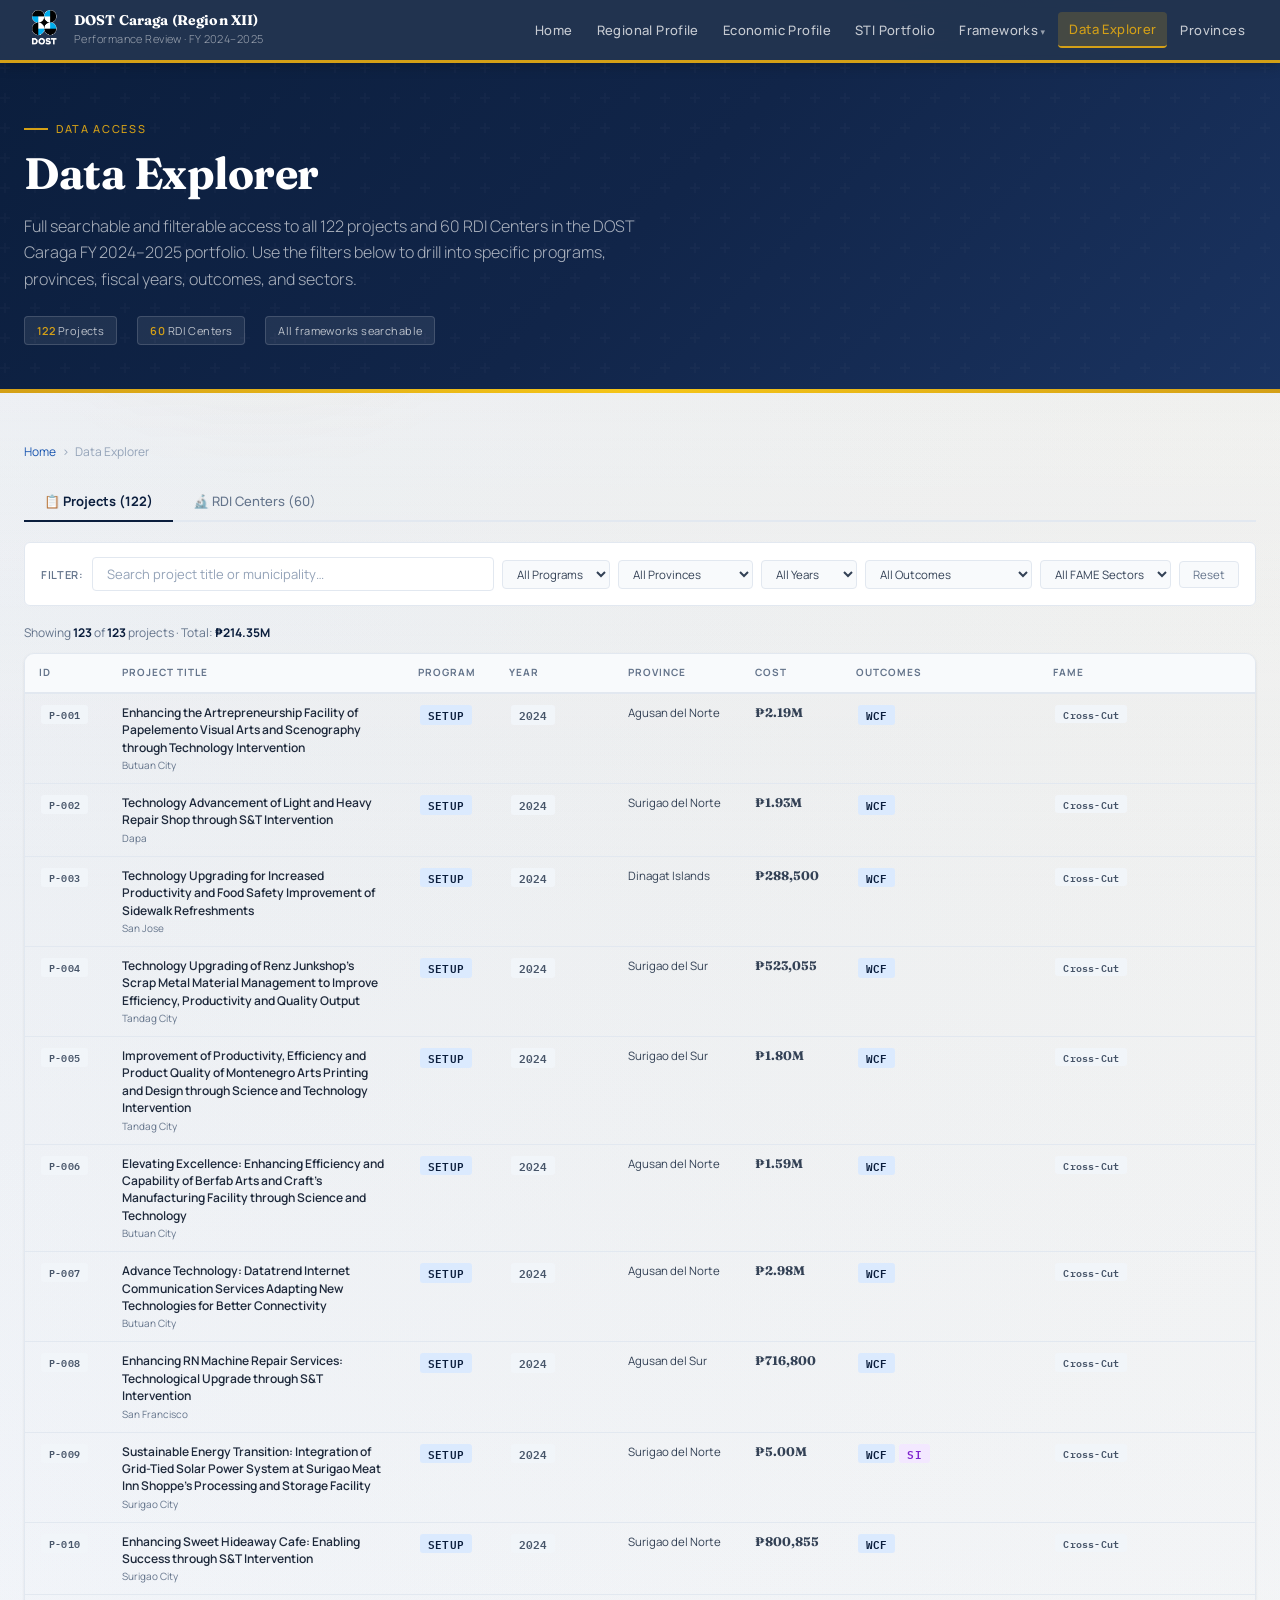
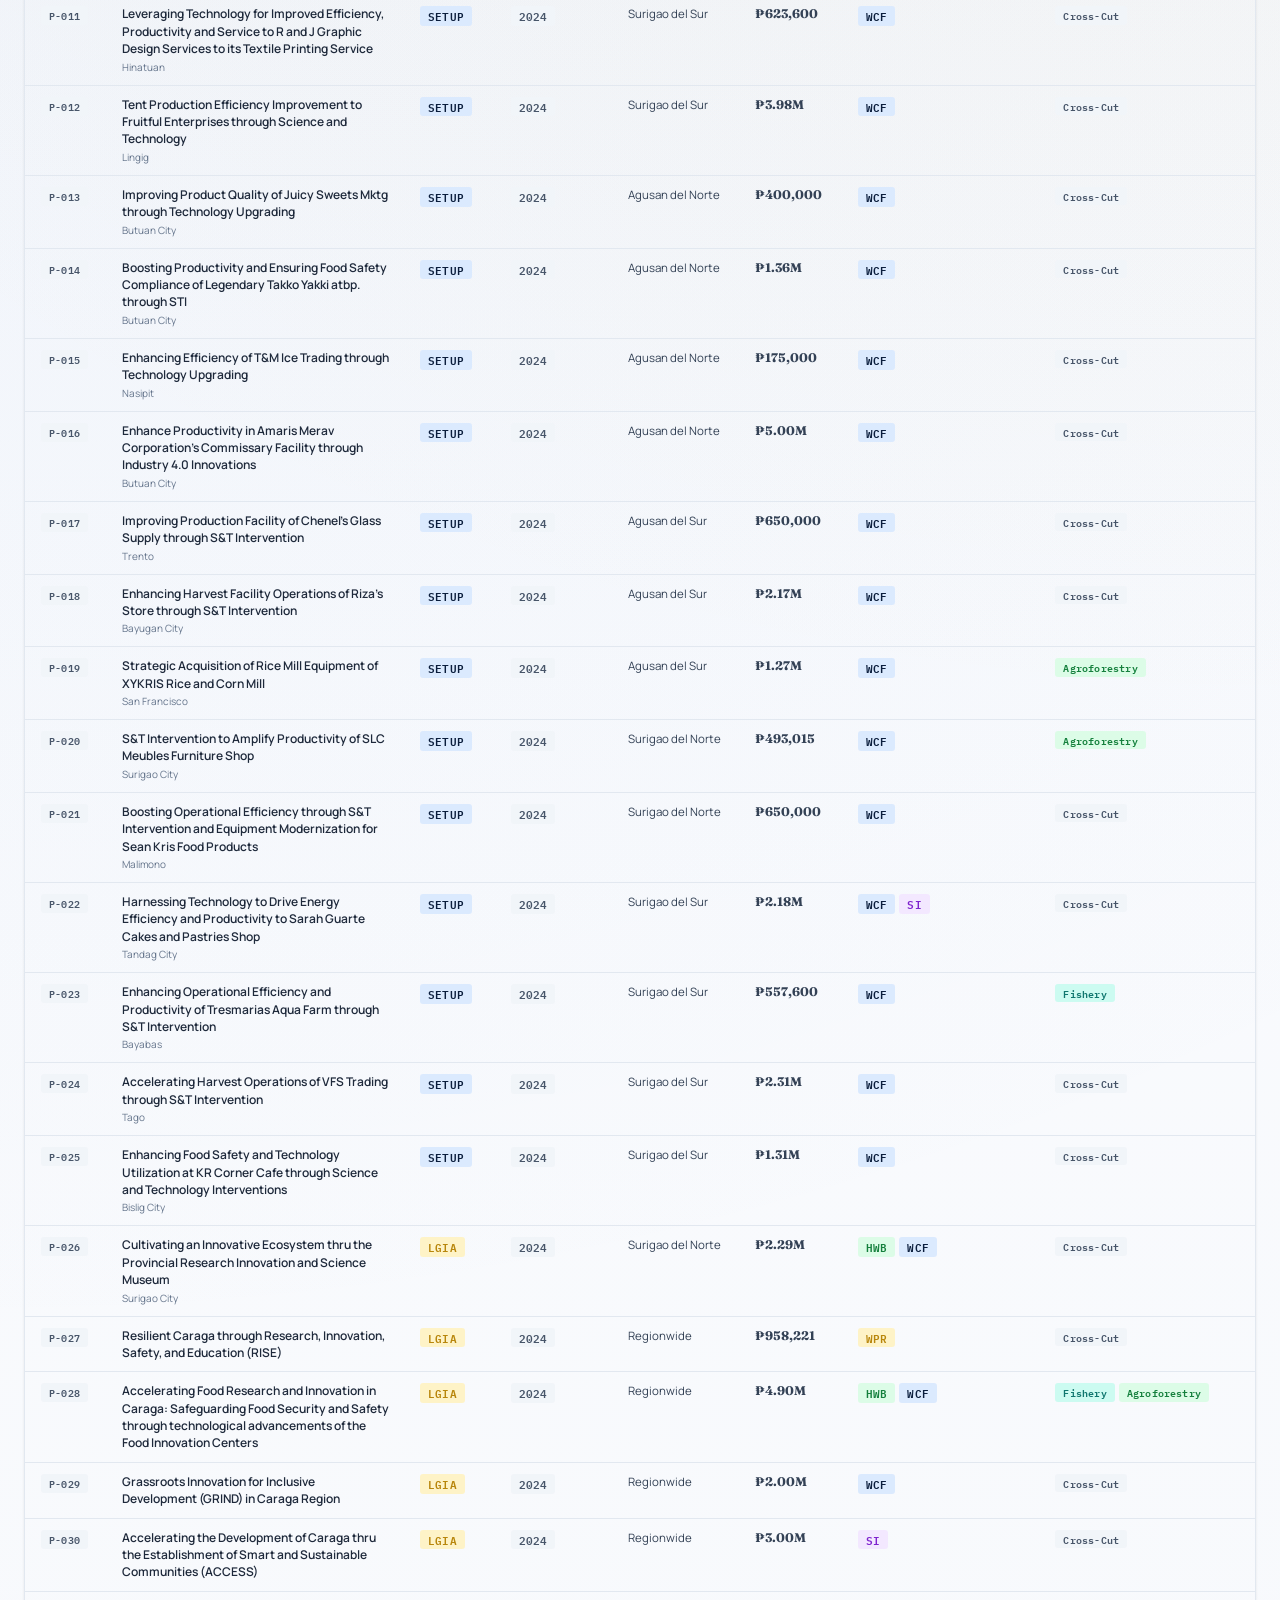
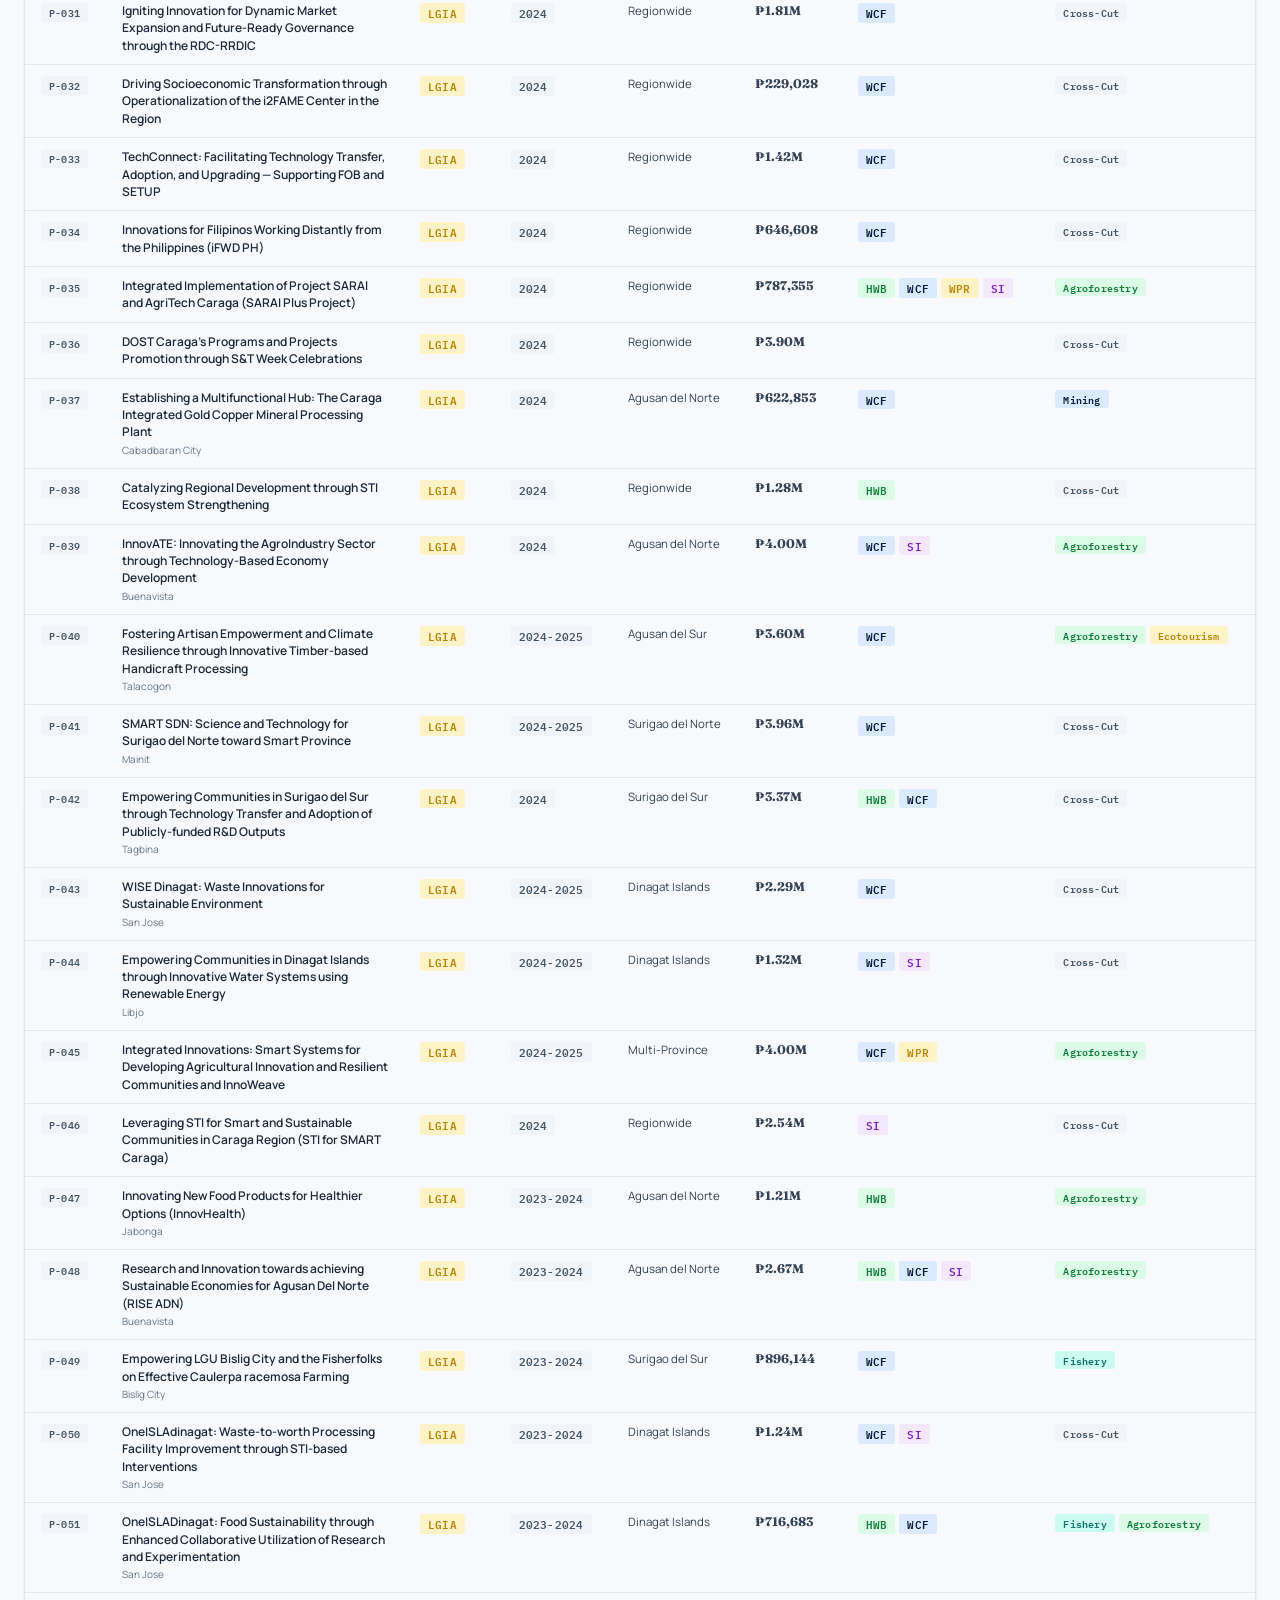
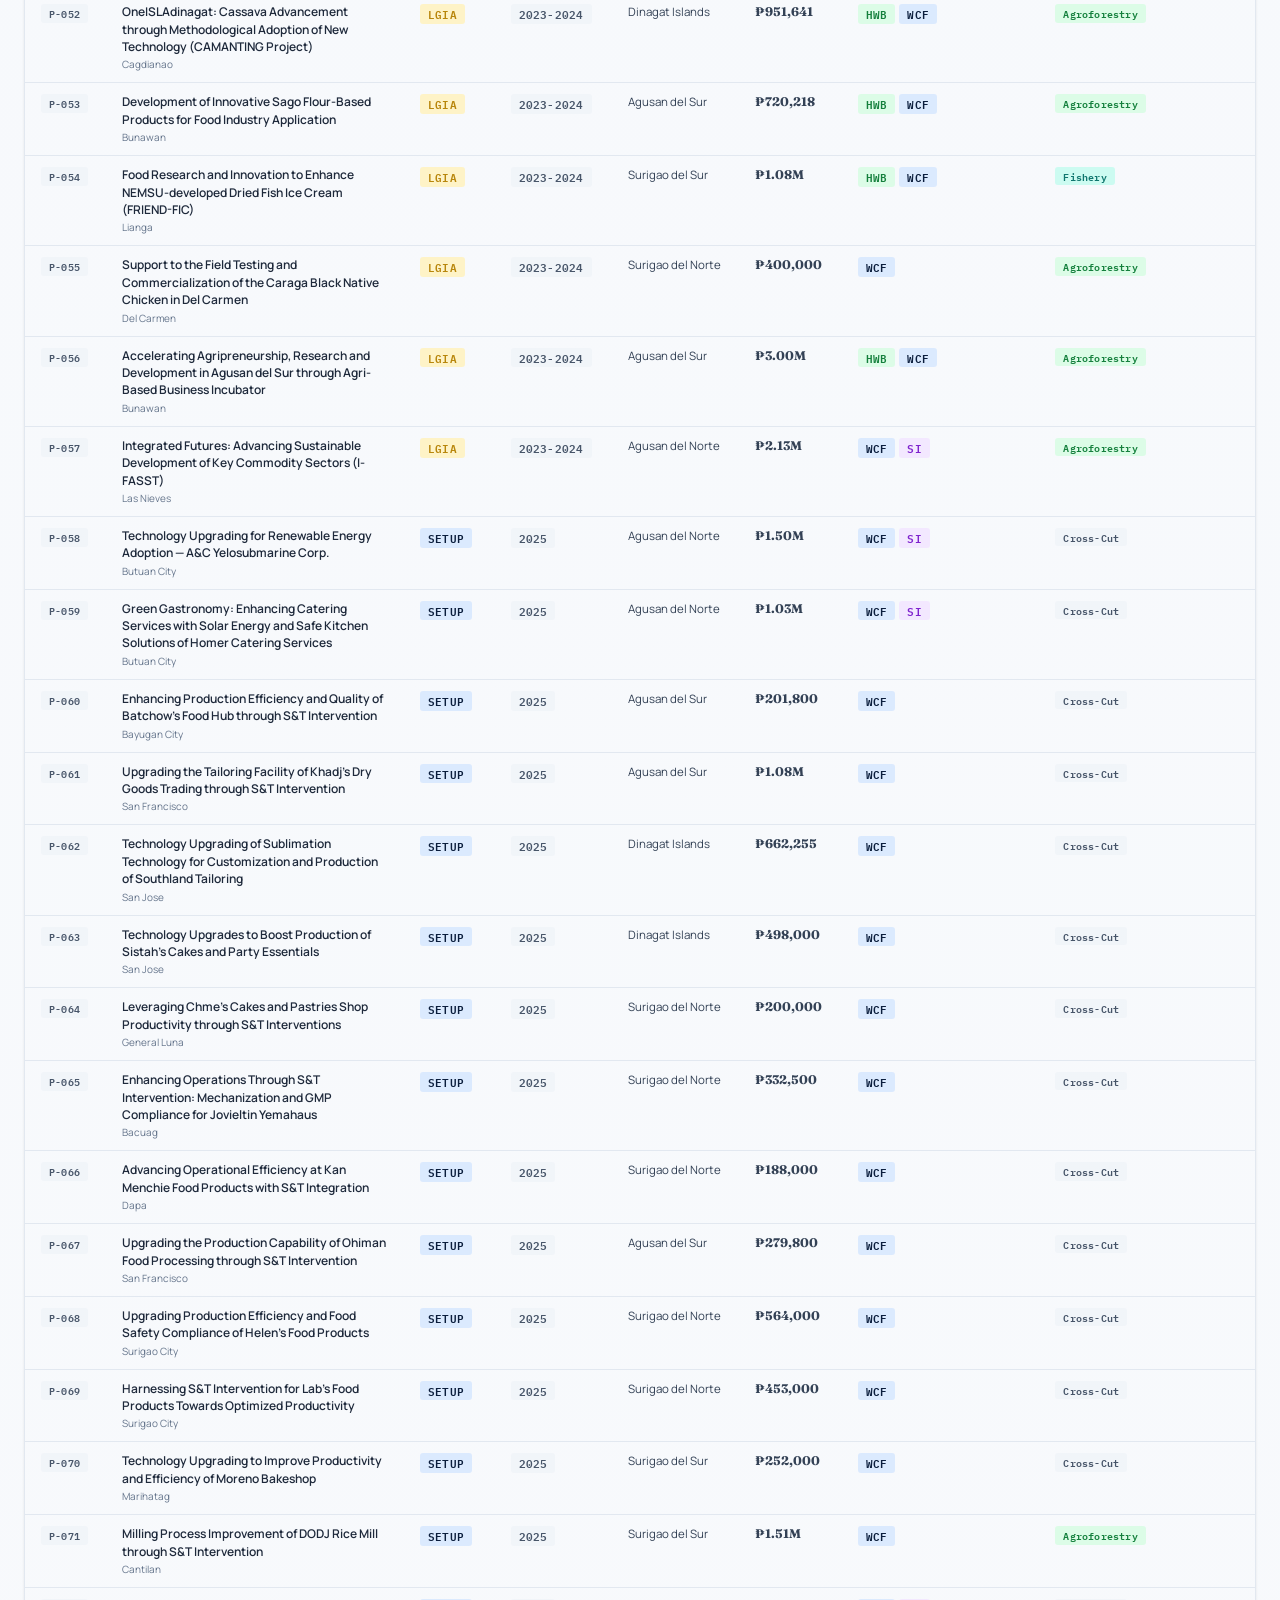
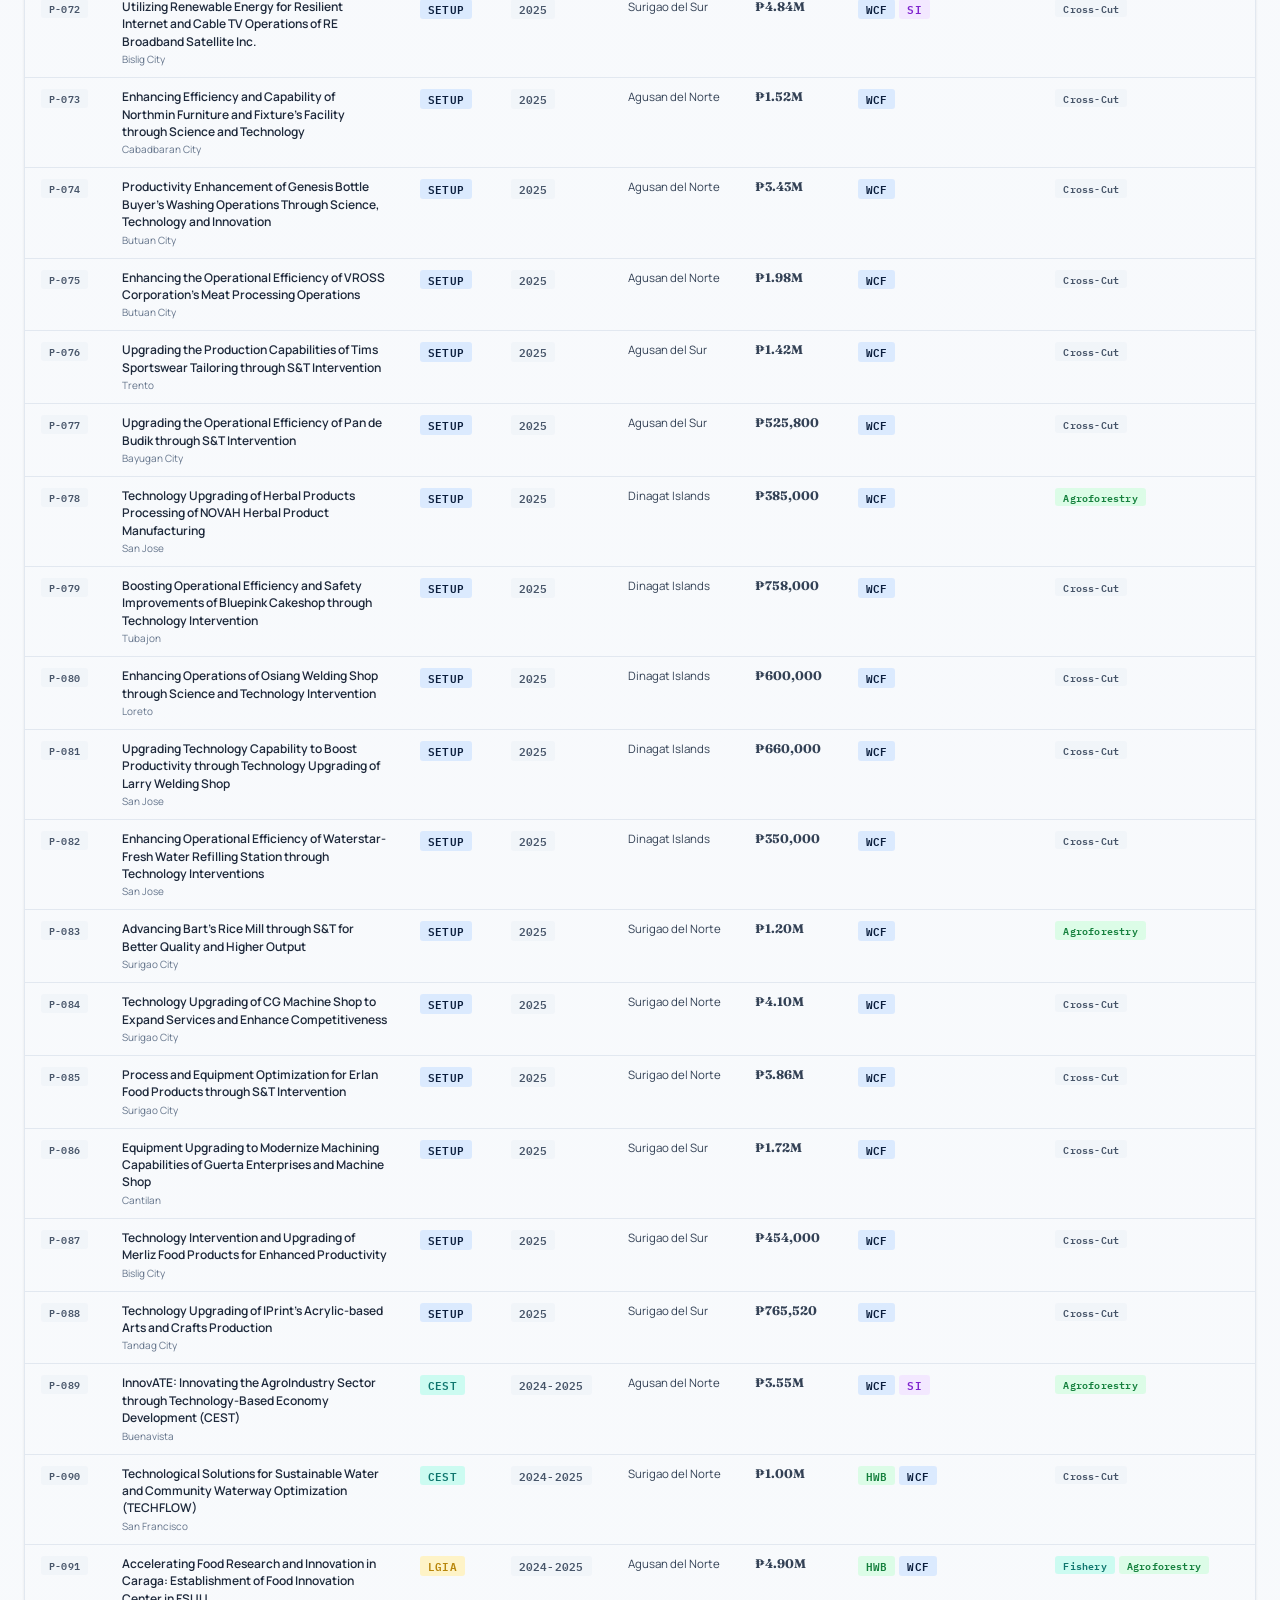
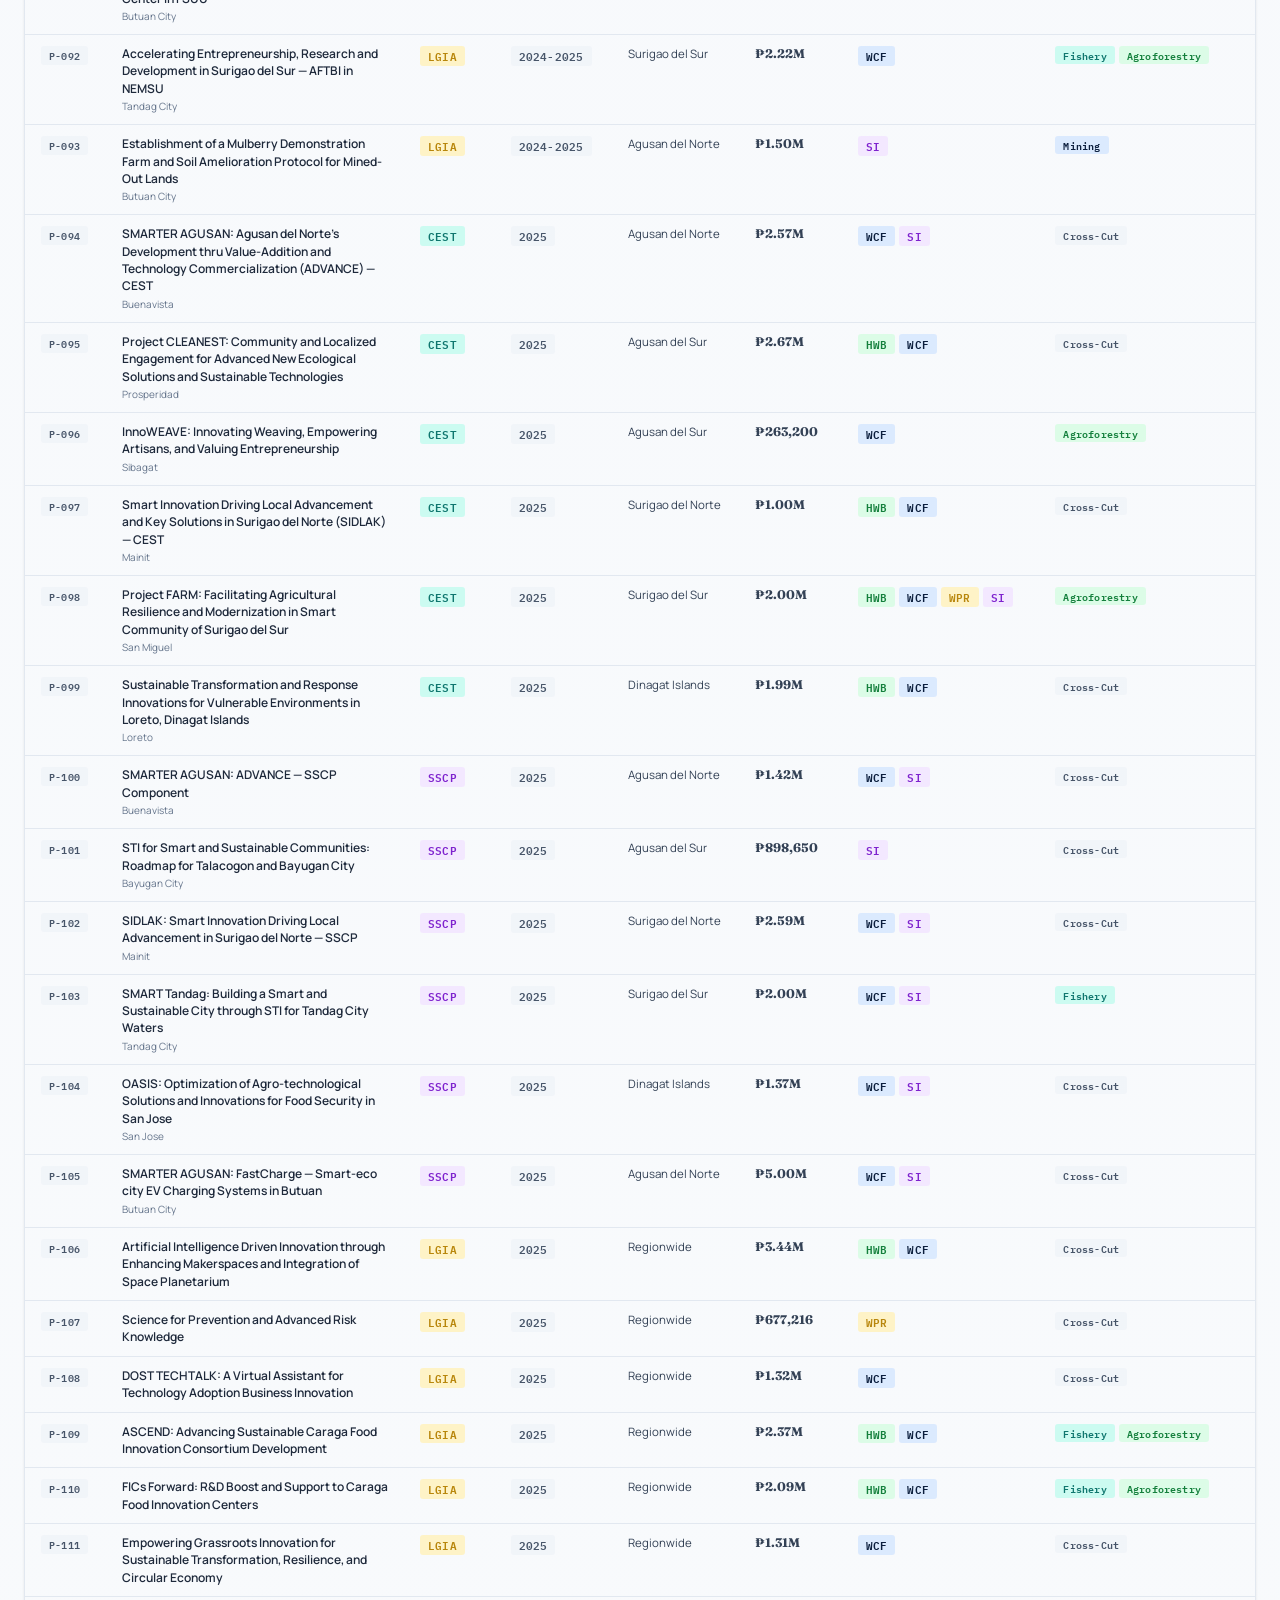
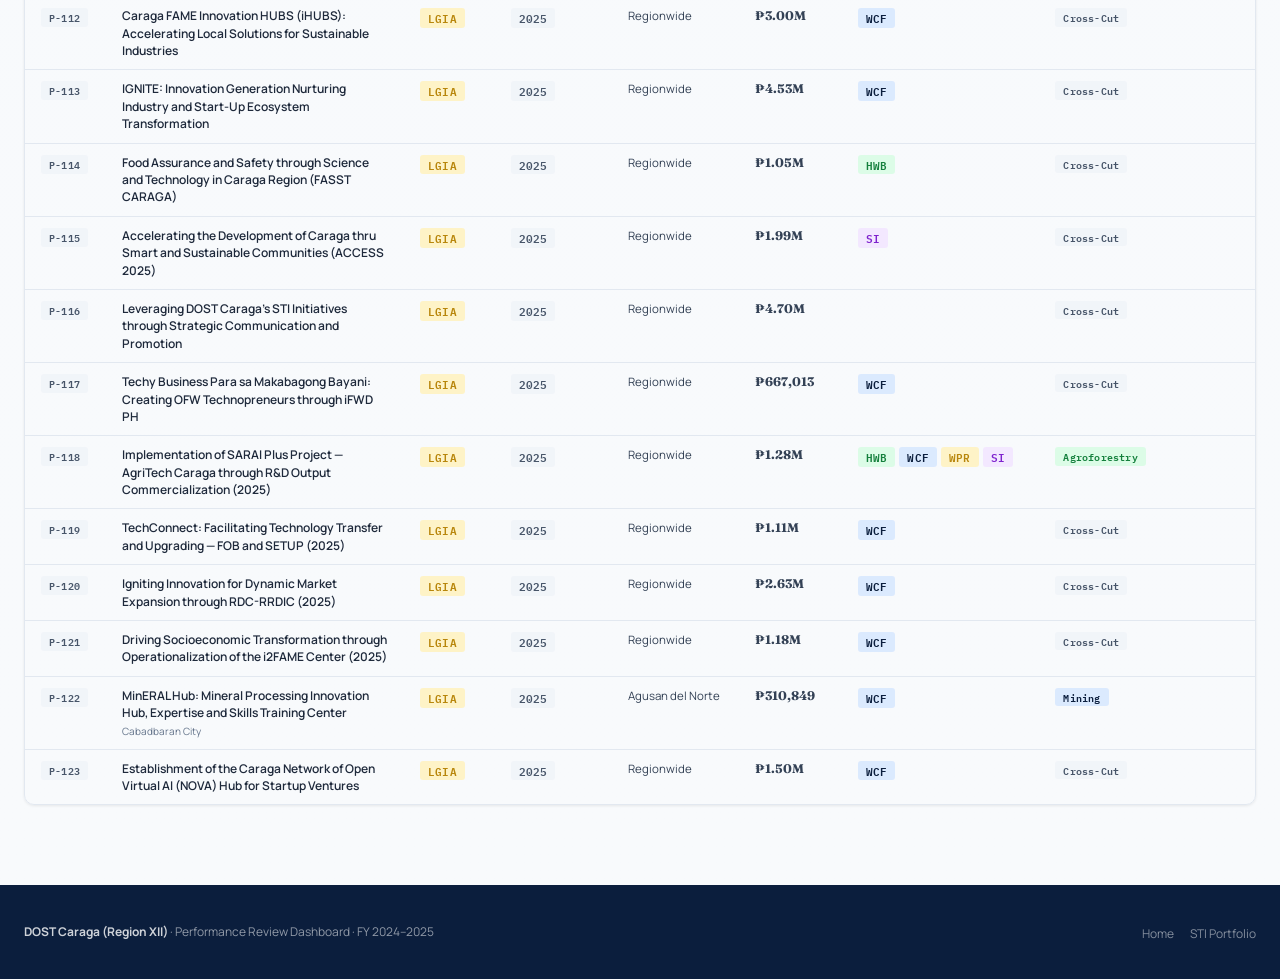
==== commit 55b44cba: "Update some text" ====
--- a/data-explorer.html
+++ b/data-explorer.html
@@ -21,9 +21,9 @@
 <body>
 <nav class="site-nav">
   <div class="nav-inner">
-    <a href="index.html" class="nav-brand"><img src="images/DOST Logo.png" alt="DOST Caraga Logo" class="nav-brand-logo"><div><div class="nav-brand-text">DOST Caraga Region XIII</div><div class="nav-brand-sub">Performance Review · FY 2024–2025</div></div></a>
+    <a href="index.html" class="nav-brand"><img src="images/DOST Logo.png" alt="DOST Caraga Logo" class="nav-brand-logo"><div><div class="nav-brand-text">DOST Caraga (Region XII)</div><div class="nav-brand-sub">Performance Review · FY 2024–2025</div></div></a>
     <ul class="nav-links">
-      <li><a href="index.html">Home</a></li><li><a href="region-profile.html">Region Profile</a></li>
+      <li><a href="index.html">Home</a></li><li><a href="region-profile.html">Regional Profile</a></li>
       <li><a href="economic-profile.html">Economic Profile</a></li><li><a href="sti-portfolio.html">STI Portfolio</a></li>
       <li class="nav-dropdown"><a href="#">Frameworks</a>
         <div class="nav-dropdown-menu">
@@ -178,7 +178,7 @@
 
 <footer class="site-footer">
   <div class="footer-inner">
-    <div class="footer-left"><strong>DOST Caraga Region XIII</strong> · Performance Review Dashboard · FY 2024–2025</div>
+    <div class="footer-left"><strong>DOST Caraga (Region XII)</strong> · Performance Review Dashboard · FY 2024–2025</div>
     <ul class="footer-links"><li><a href="index.html">Home</a></li><li><a href="sti-portfolio.html">STI Portfolio</a></li></ul>
   </div>
 </footer>
--- a/css/style.css
+++ b/css/style.css
@@ -52,7 +52,7 @@
 
 body {
   font-family: var(--font-body);
-  font-size: 16px;
+  font-size: 17px;
   line-height: 1.75;
   color: var(--text);
   background:
@@ -120,7 +120,7 @@
   justify-content: center;
   font-family: var(--font-display);
   font-weight: 800;
-  font-size: 14px;
+  font-size: 15px;
   color: var(--navy);
   flex-shrink: 0;
   letter-spacing: -0.5px;
@@ -135,7 +135,7 @@
 
 .nav-brand-text {
   font-family: var(--font-display);
-  font-size: 13px;
+  font-size: 14px;
   font-weight: 700;
   color: #fff;
   line-height: 1.2;
@@ -143,7 +143,7 @@
 }
 
 .nav-brand-sub {
-  font-size: 10px;
+  font-size: 11px;
   color: rgba(255,255,255,0.55);
   font-family: var(--font-body);
   font-weight: 300;
@@ -162,7 +162,7 @@
   padding: 6px 11px;
   color: rgba(255,255,255,0.75);
   text-decoration: none;
-  font-size: 12px;
+  font-size: 13px;
   font-family: var(--font-body);
   font-weight: 500;
   letter-spacing: 0.03em;
@@ -184,6 +184,16 @@
 }
 
 .nav-dropdown { position: relative; }
+
+/* Keep the hover target alive while the pointer moves from the trigger into the menu. */
+.nav-dropdown::after {
+  content: '';
+  position: absolute;
+  left: 0;
+  right: 0;
+  top: 100%;
+  height: 8px;
+}
 
 .nav-dropdown > a::after {
   content: ' ▾';
@@ -206,6 +216,7 @@
 }
 
 .nav-dropdown:hover .nav-dropdown-menu { display: block; }
+.nav-dropdown:focus-within .nav-dropdown-menu { display: block; }
 
 .nav-dropdown-menu a {
   display: block;
@@ -283,7 +294,7 @@
 }
 
 .page-hero p {
-  font-size: 15px;
+  font-size: 16px;
   color: rgba(255,255,255,0.65);
   max-width: 640px;
   font-weight: 300;
@@ -412,7 +423,7 @@
 
 .stat-value {
   font-family: var(--font-display);
-  font-size: 32px;
+  font-size: 34px;
   font-weight: 700;
   color: var(--navy);
   line-height: 1;
@@ -540,45 +551,58 @@
 
 /* ── KEY FINDINGS BOX ── */
 .findings-box {
-  background: var(--navy);
-  border-radius: var(--radius-lg);
-  padding: 28px 32px;
+  background: linear-gradient(180deg, #0c2245 0%, #0b1e3d 100%);
+  border: 1px solid rgba(255,255,255,0.08);
+  border-radius: 18px;
+  padding: 28px 30px 26px;
   margin-bottom: 32px;
-  color: rgba(255,255,255,0.85);
+  color: rgba(255,255,255,0.88);
+  box-shadow: 0 18px 42px rgba(8, 18, 37, 0.18);
 }
 
 .findings-box h3 {
   font-family: var(--font-display);
-  font-size: 16px;
+  font-size: 18px;
   font-weight: 700;
   color: var(--gold2);
-  margin-bottom: 16px;
+  margin-bottom: 18px;
   letter-spacing: -0.2px;
-  border-bottom: 1px solid rgba(255,255,255,0.1);
-  padding-bottom: 10px;
+  border-bottom: 1px solid rgba(255,255,255,0.12);
+  padding-bottom: 12px;
 }
 
 .findings-list {
   list-style: none;
+  display: grid;
+  grid-template-columns: repeat(2, minmax(0, 1fr));
+  gap: 12px;
 }
 
 .findings-list li {
-  padding: 7px 0;
+  position: relative;
+  padding: 16px 16px 16px 30px;
   font-size: 13.5px;
-  line-height: 1.6;
-  border-bottom: 1px solid rgba(255,255,255,0.06);
-  display: flex;
-  gap: 10px;
-  align-items: flex-start;
+  line-height: 1.7;
+  background: rgba(255,255,255,0.05);
+  border: 1px solid rgba(255,255,255,0.08);
+  border-radius: 14px;
+  min-height: 100%;
 }
 
 .findings-list li:last-child { border-bottom: none; }
 
 .findings-list li::before {
   content: '▸';
+  position: absolute;
+  left: 14px;
+  top: 16px;
   color: var(--gold2);
-  flex-shrink: 0;
-  margin-top: 1px;
+  font-weight: 700;
+}
+
+.findings-list li strong {
+  color: #fff;
+  font-weight: 700;
 }
 
 /* ── TABLES ── */
@@ -832,7 +856,7 @@
 
 .outcome-card .outcome-num {
   font-family: var(--font-display);
-  font-size: 36px;
+  font-size: 38px;
   font-weight: 800;
   line-height: 1;
   margin-bottom: 6px;
@@ -980,7 +1004,7 @@
 
 .pbbm-num {
   font-family: var(--font-display);
-  font-size: 28px;
+  font-size: 30px;
   font-weight: 800;
   line-height: 1;
   margin-bottom: 6px;
@@ -1219,3 +1243,7 @@
     display: none !important;
   }
 }
+
+@media(max-width:900px){
+  .findings-list { grid-template-columns: 1fr; }
+}
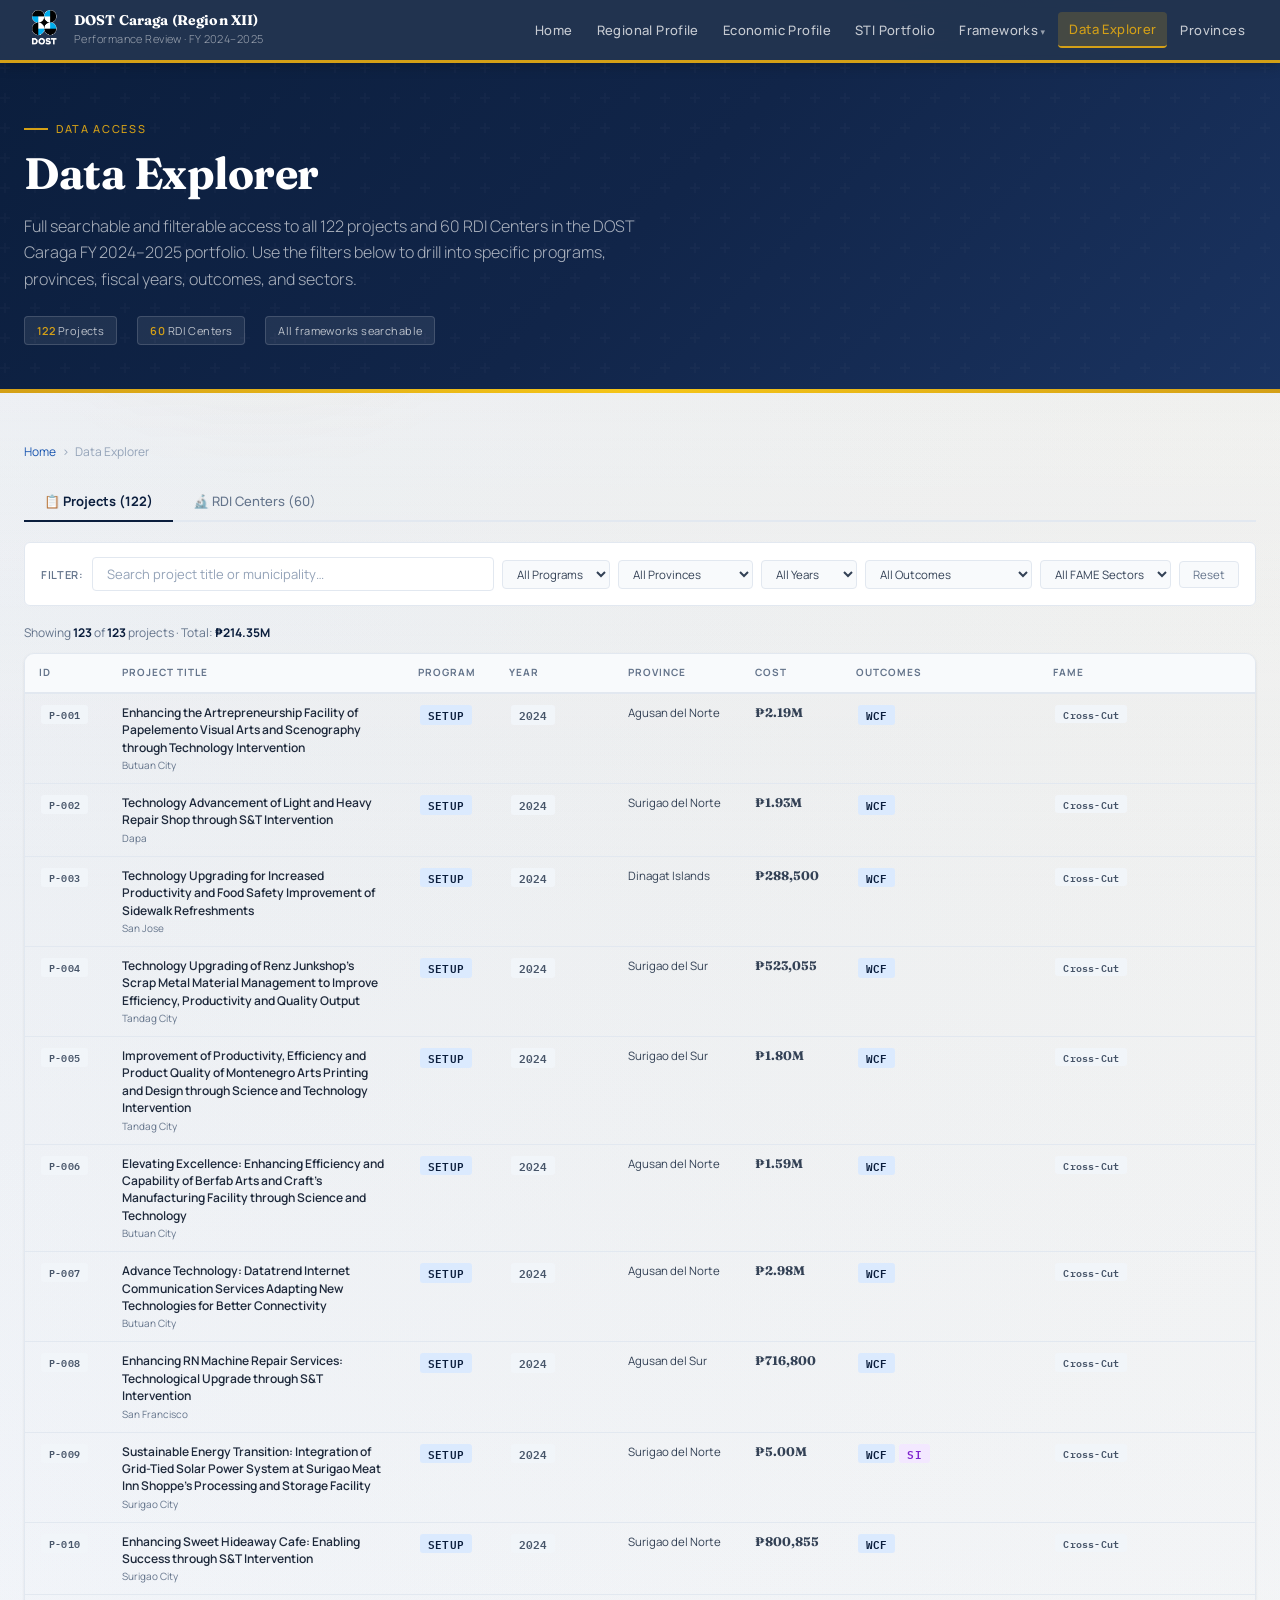
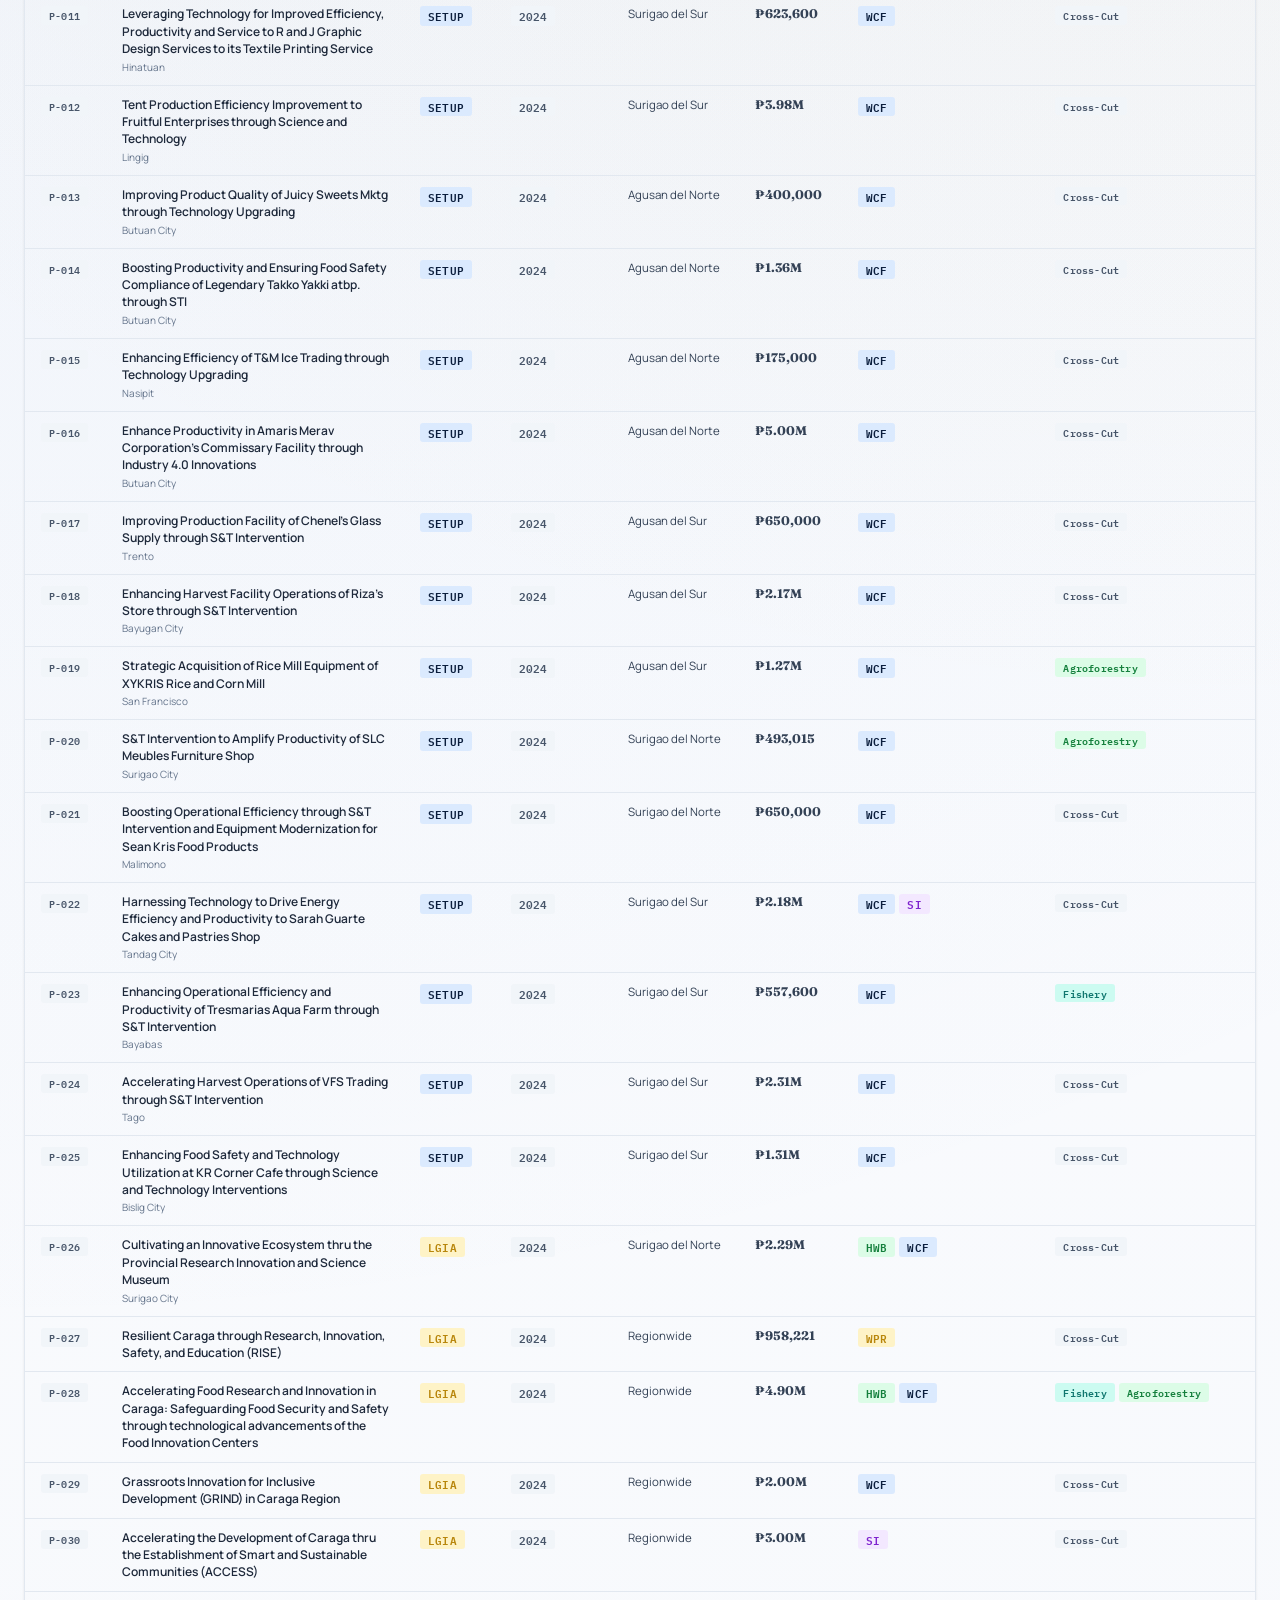
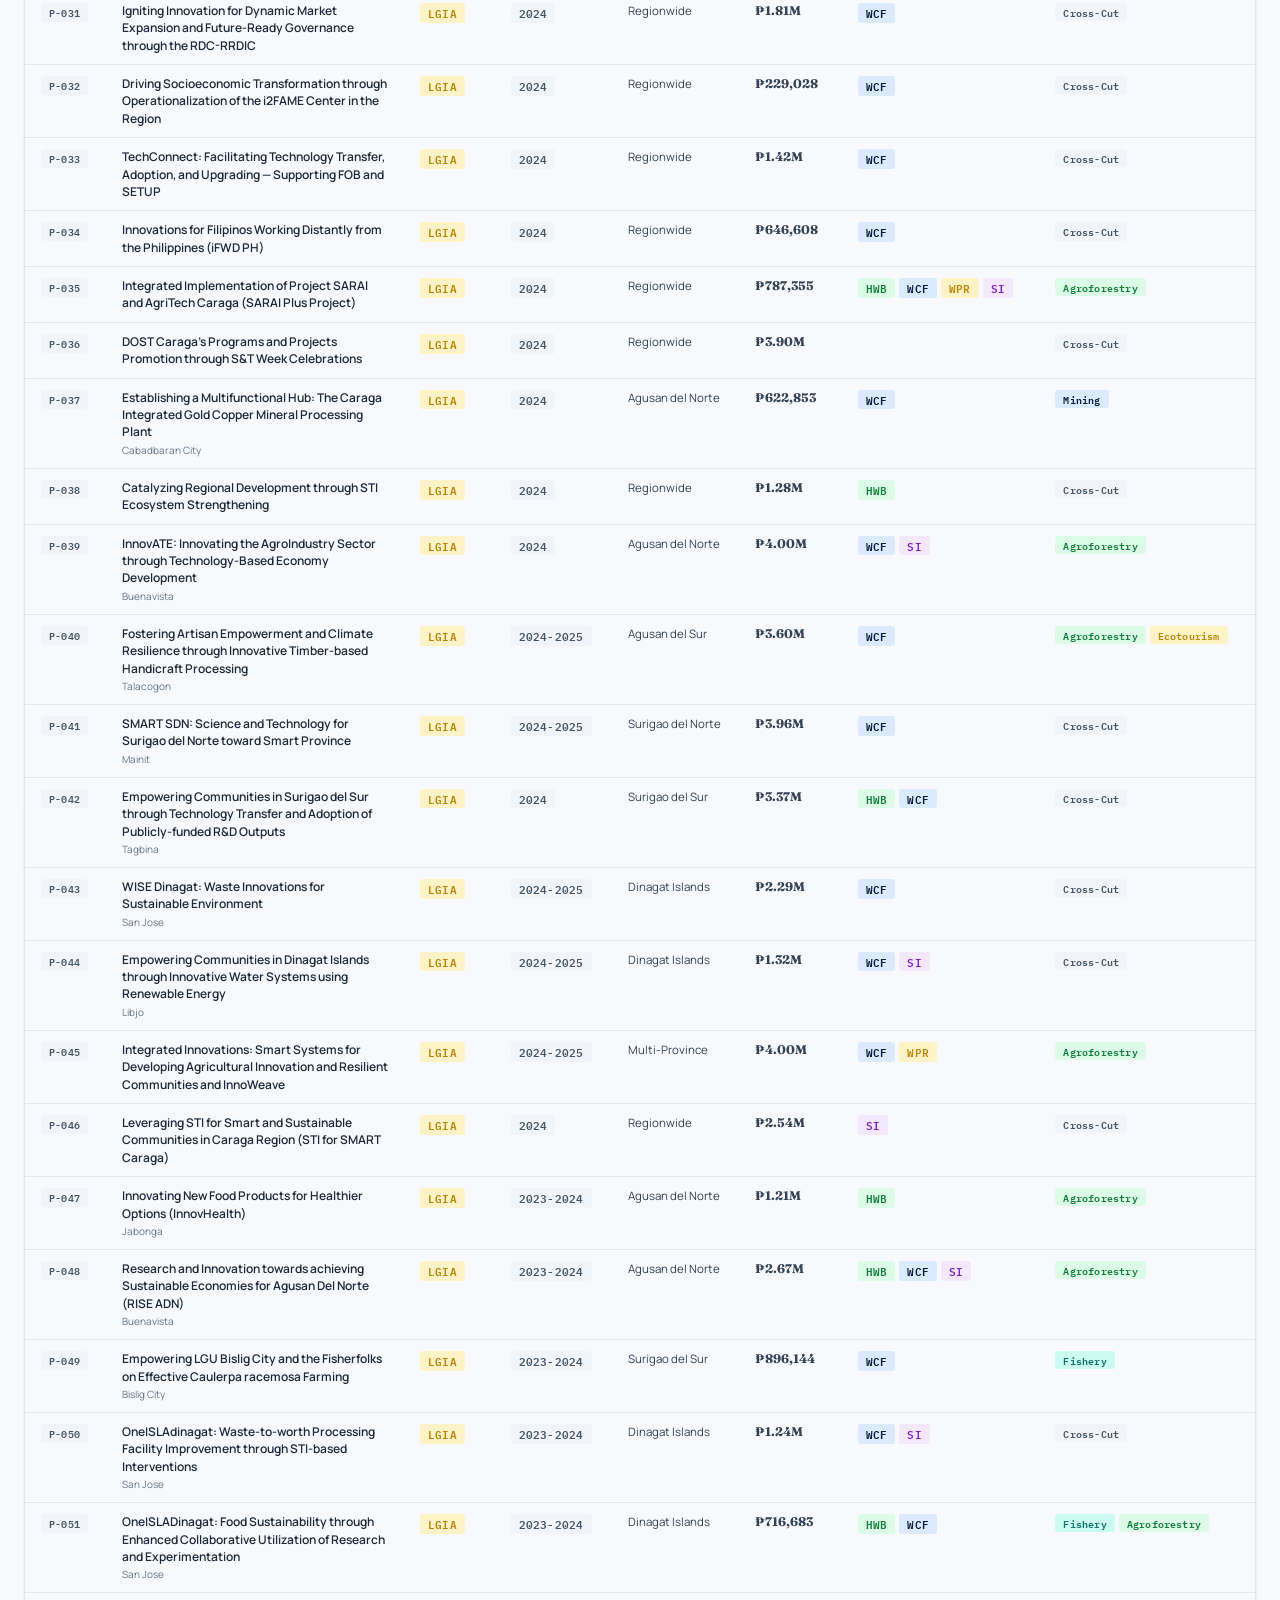
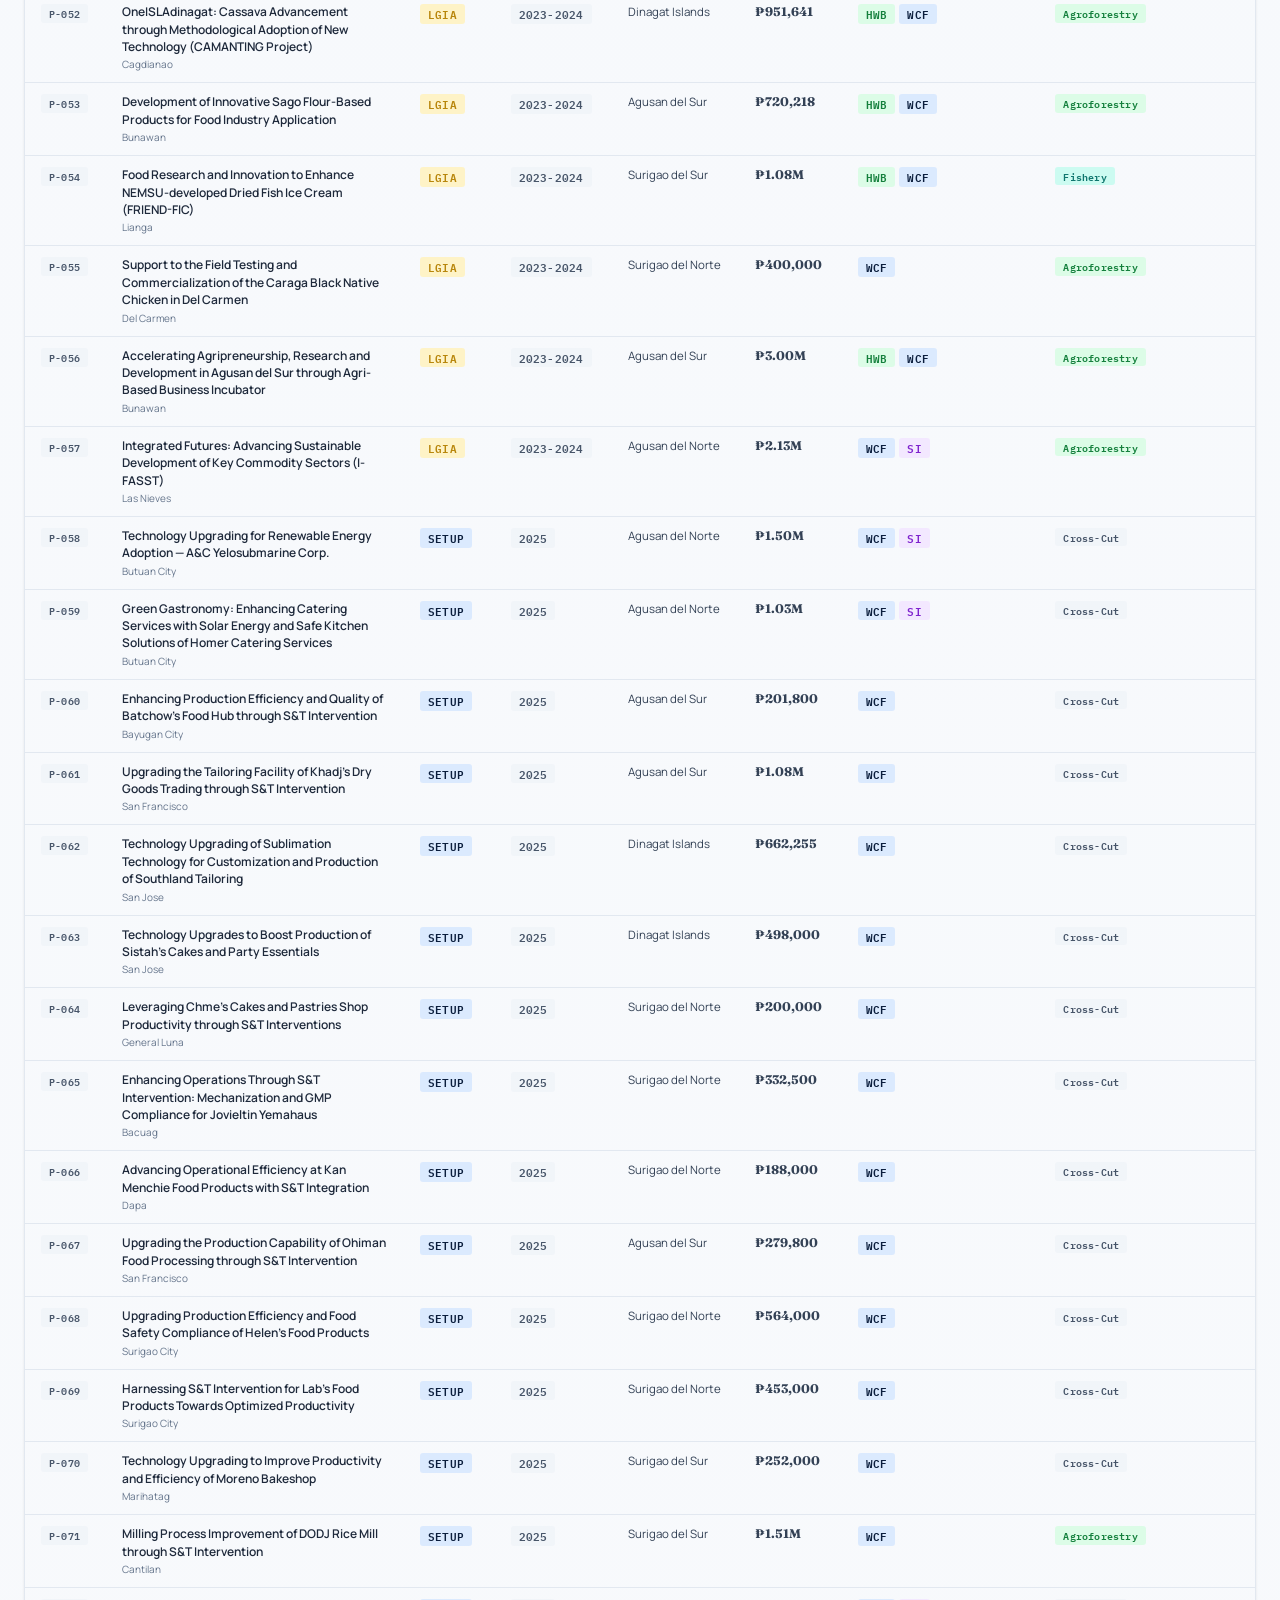
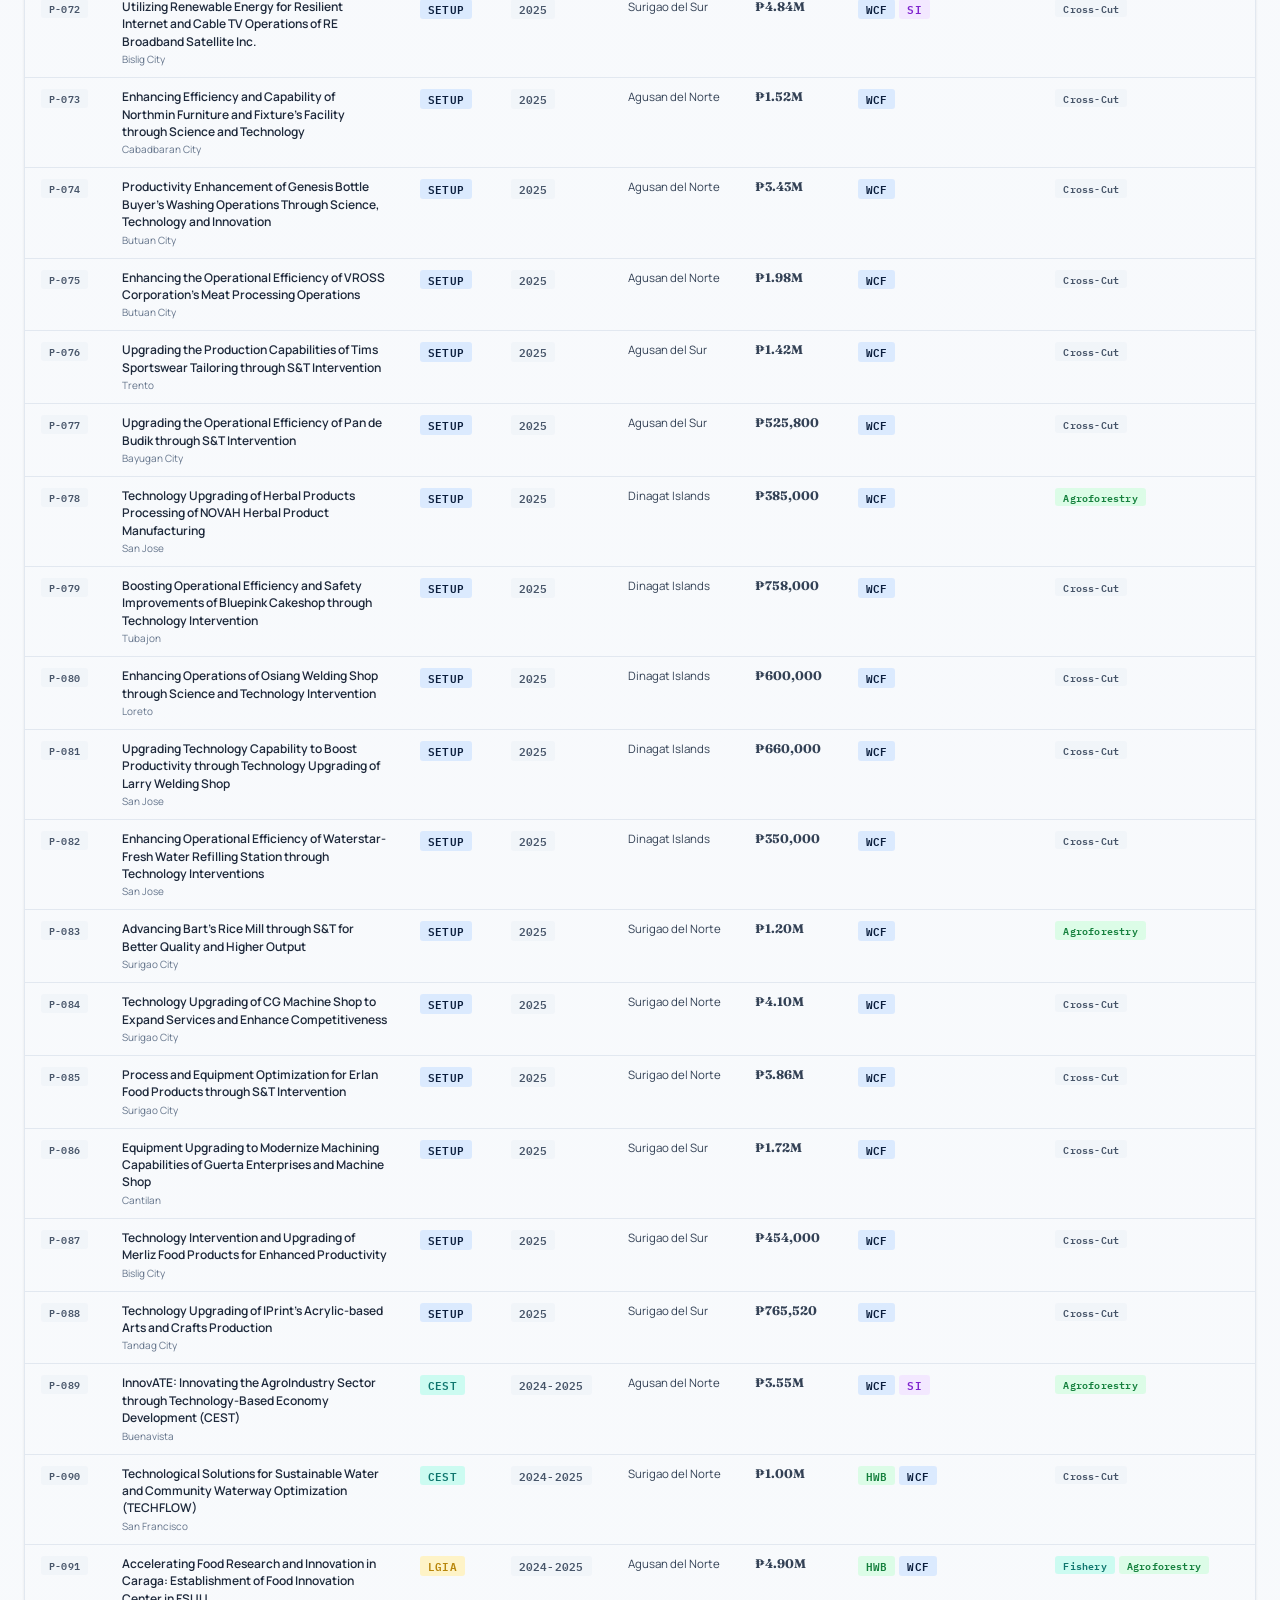
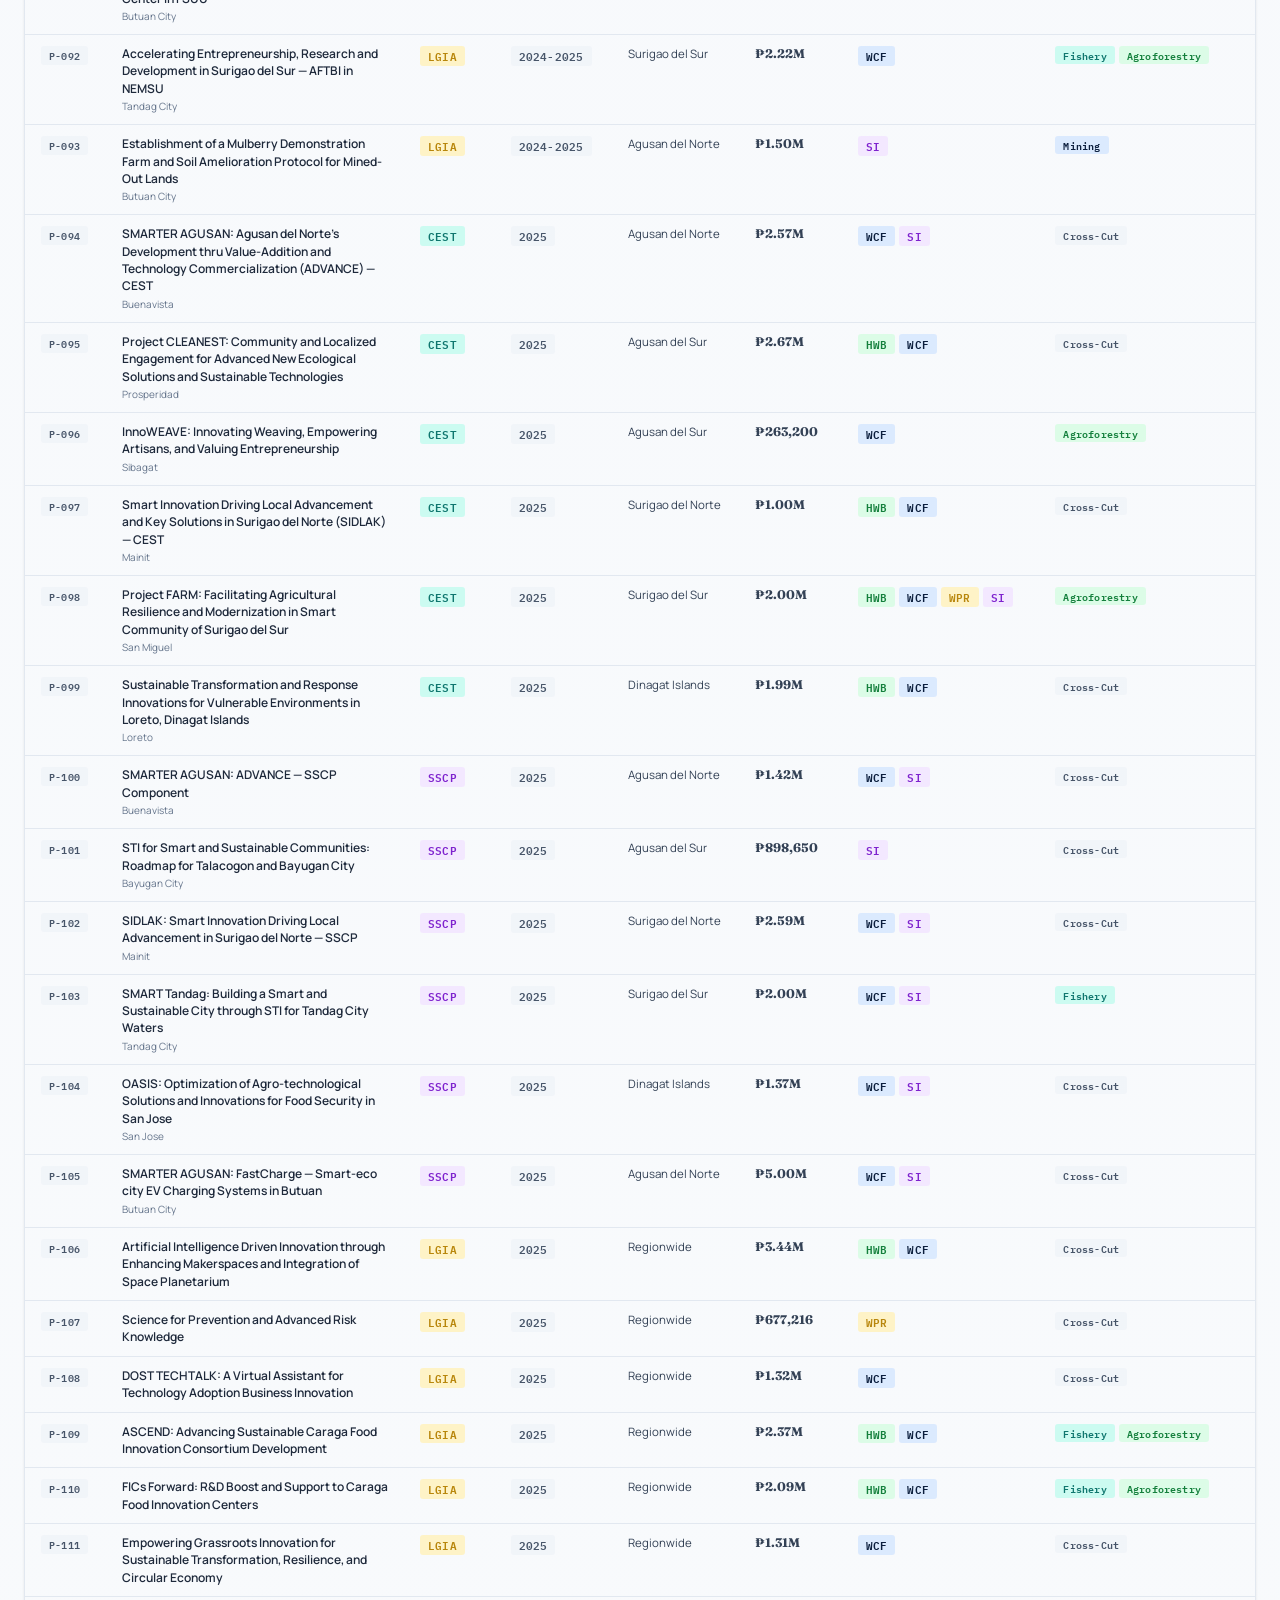
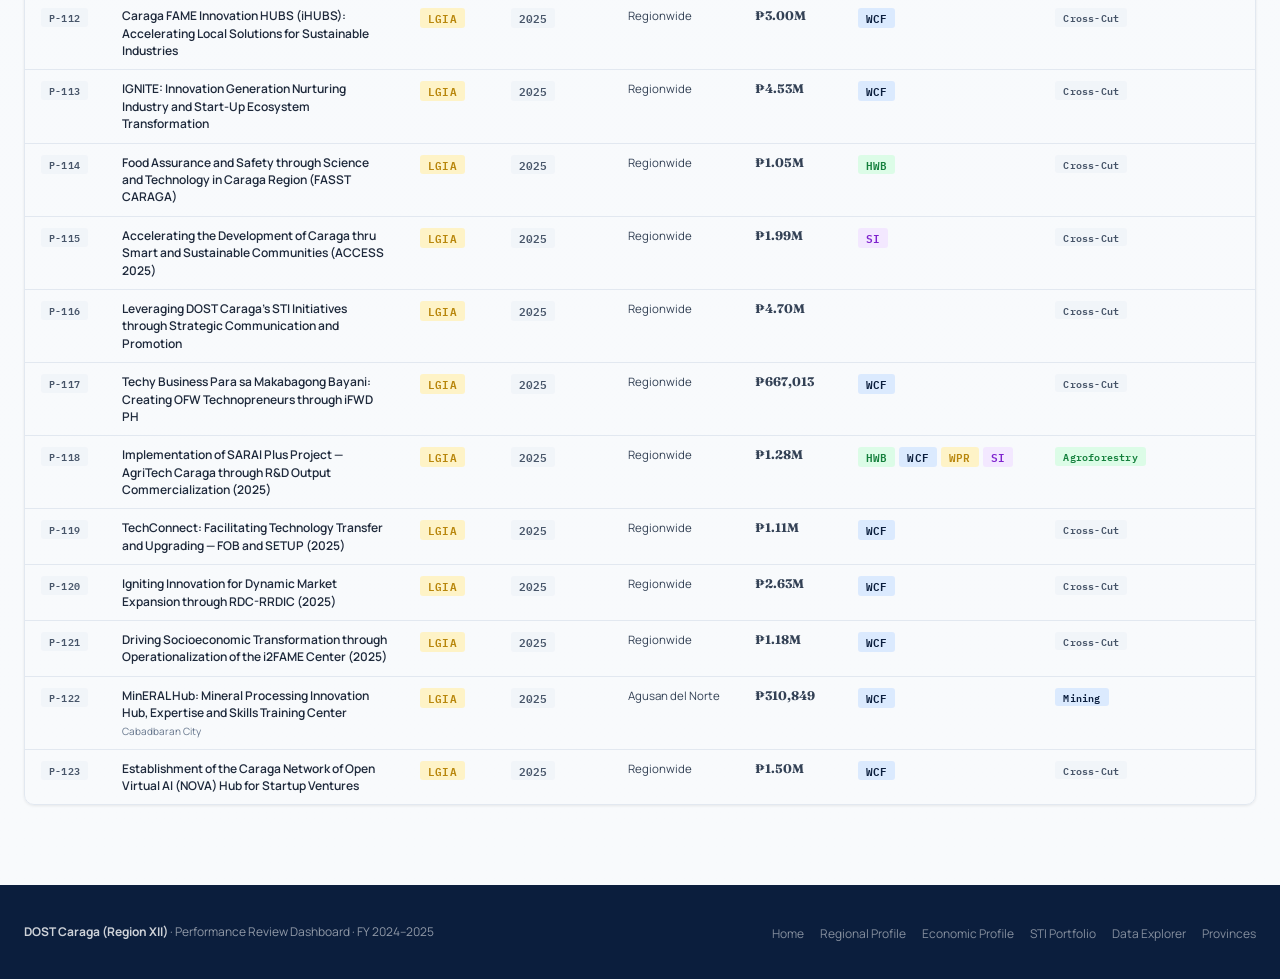
==== commit b622b61e: "update navigation uniformity in footer" ====
--- a/data-explorer.html
+++ b/data-explorer.html
@@ -179,7 +179,14 @@
 <footer class="site-footer">
   <div class="footer-inner">
     <div class="footer-left"><strong>DOST Caraga (Region XII)</strong> · Performance Review Dashboard · FY 2024–2025</div>
-    <ul class="footer-links"><li><a href="index.html">Home</a></li><li><a href="sti-portfolio.html">STI Portfolio</a></li></ul>
+        <ul class="footer-links">
+      <li><a href="index.html">Home</a></li>
+      <li><a href="region-profile.html">Regional Profile</a></li>
+      <li><a href="economic-profile.html">Economic Profile</a></li>
+      <li><a href="sti-portfolio.html">STI Portfolio</a></li>
+      <li><a href="data-explorer.html">Data Explorer</a></li>
+      <li><a href="provinces.html">Provinces</a></li>
+    </ul>
   </div>
 </footer>
 
